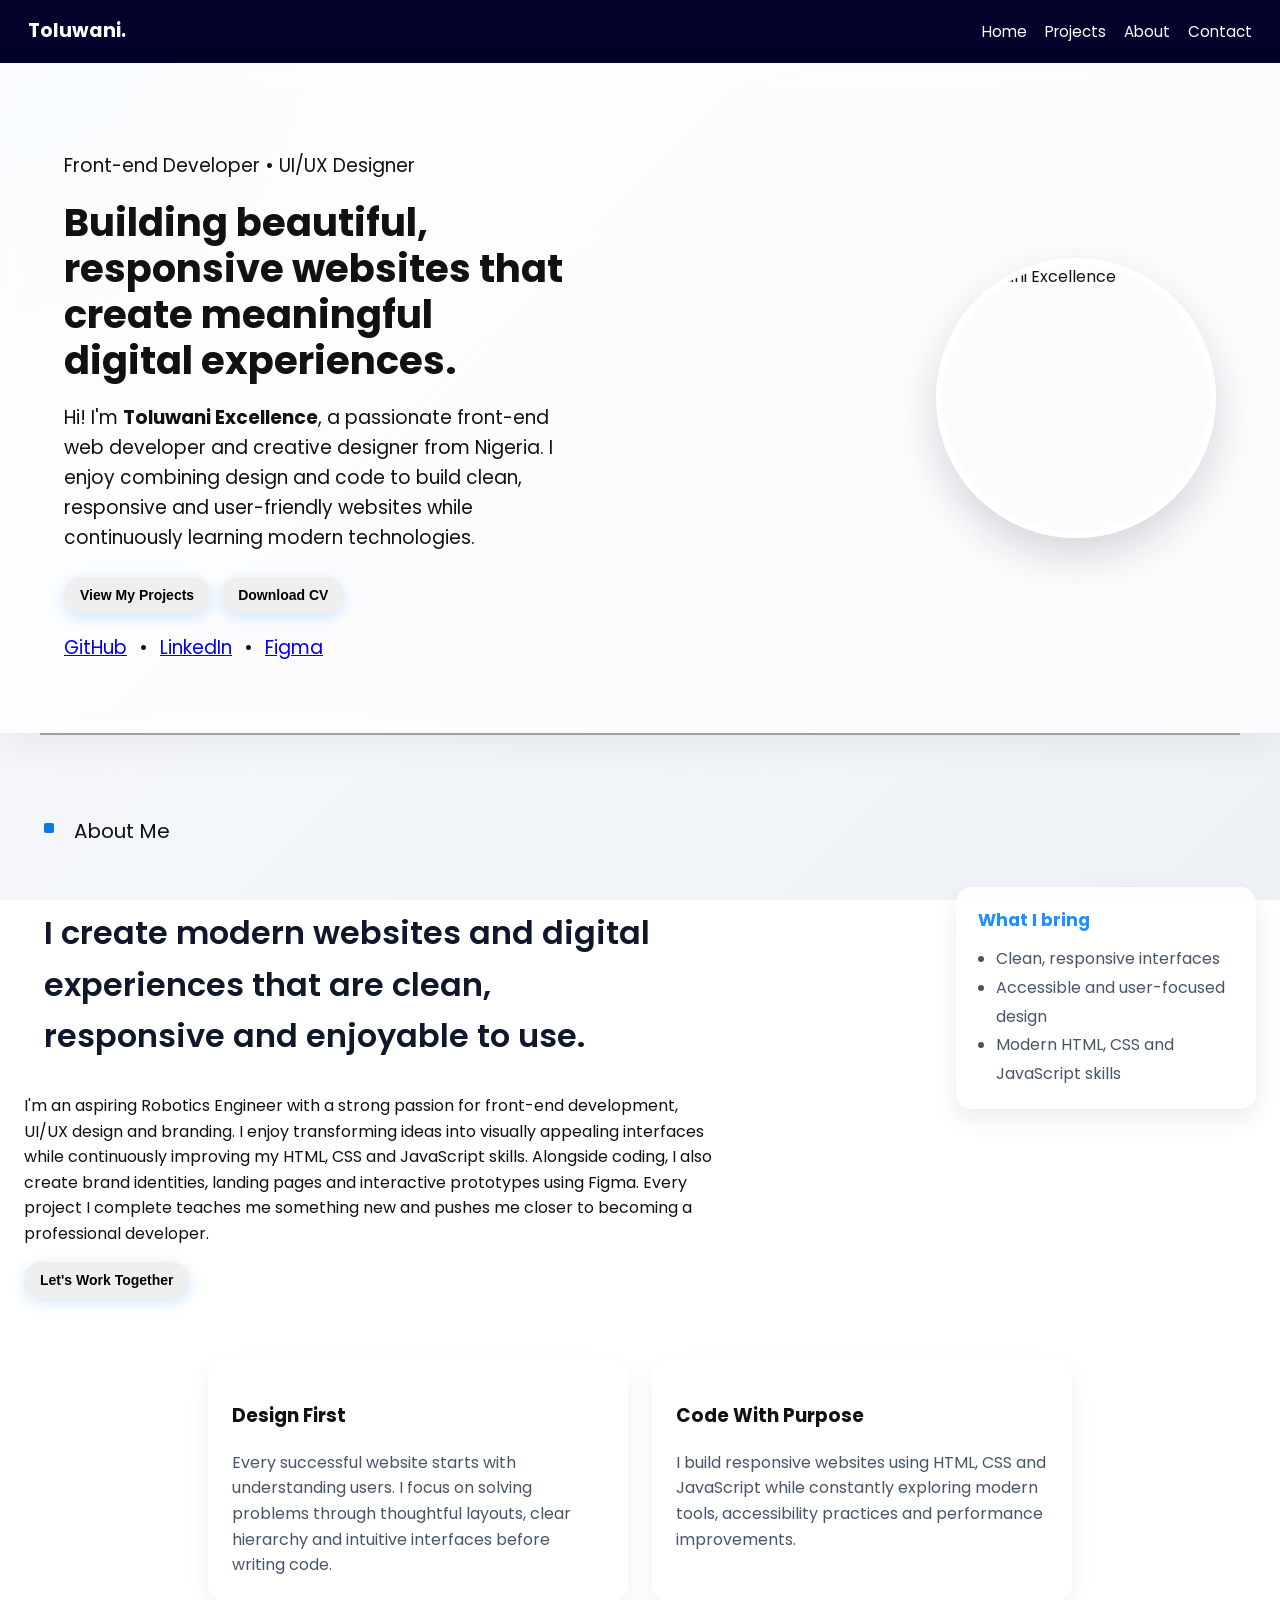
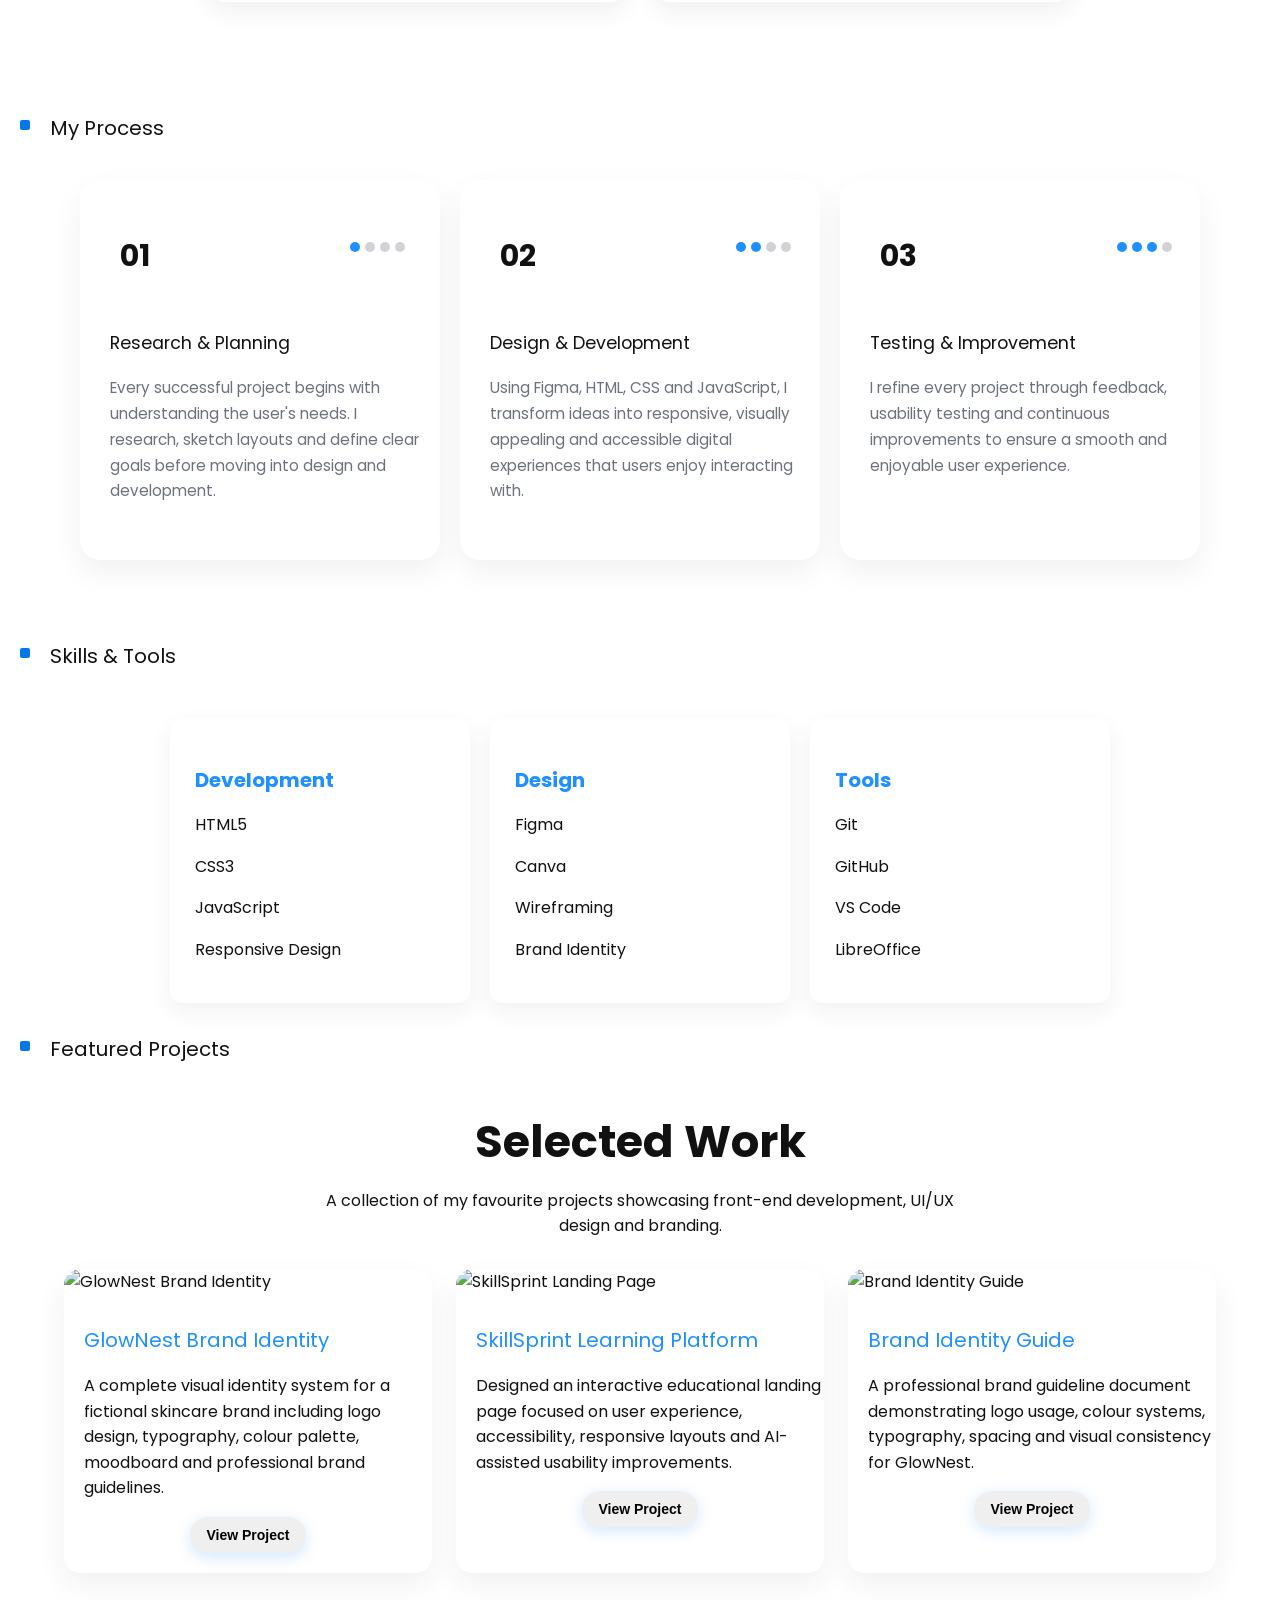
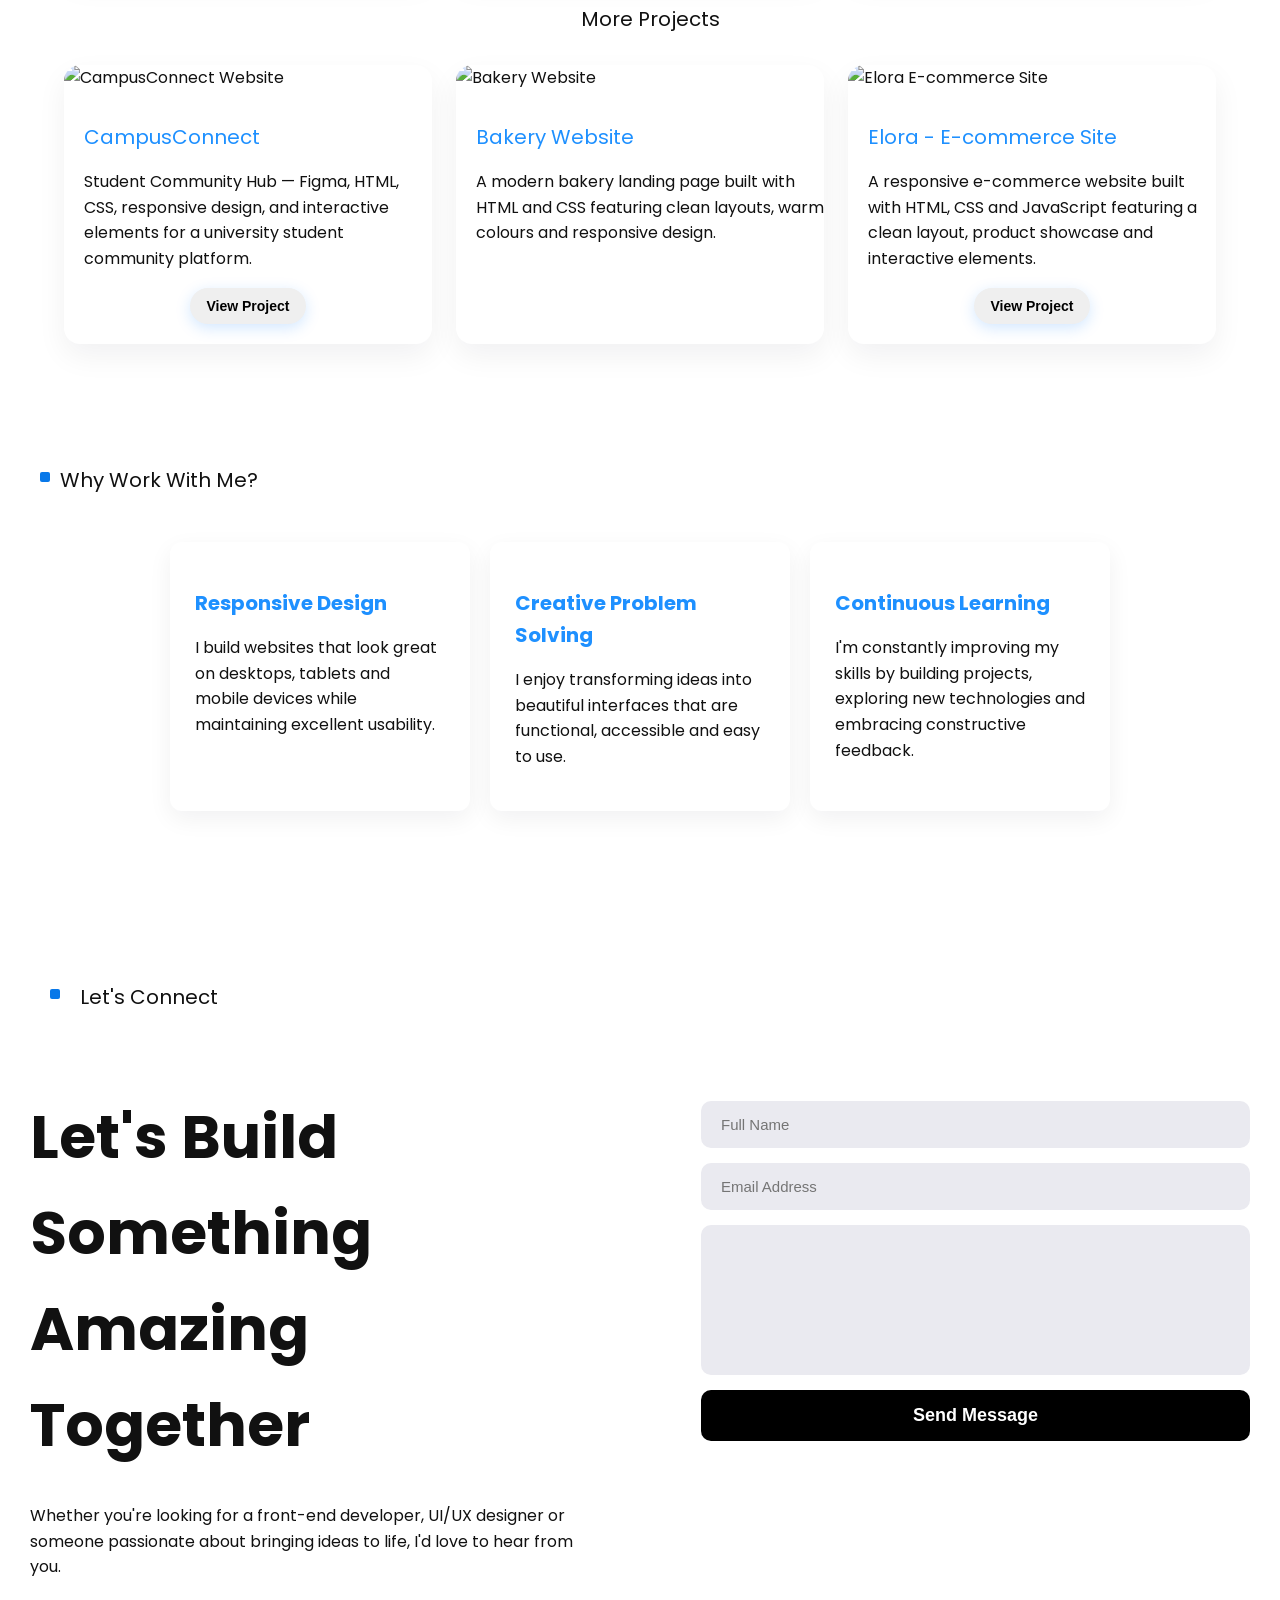
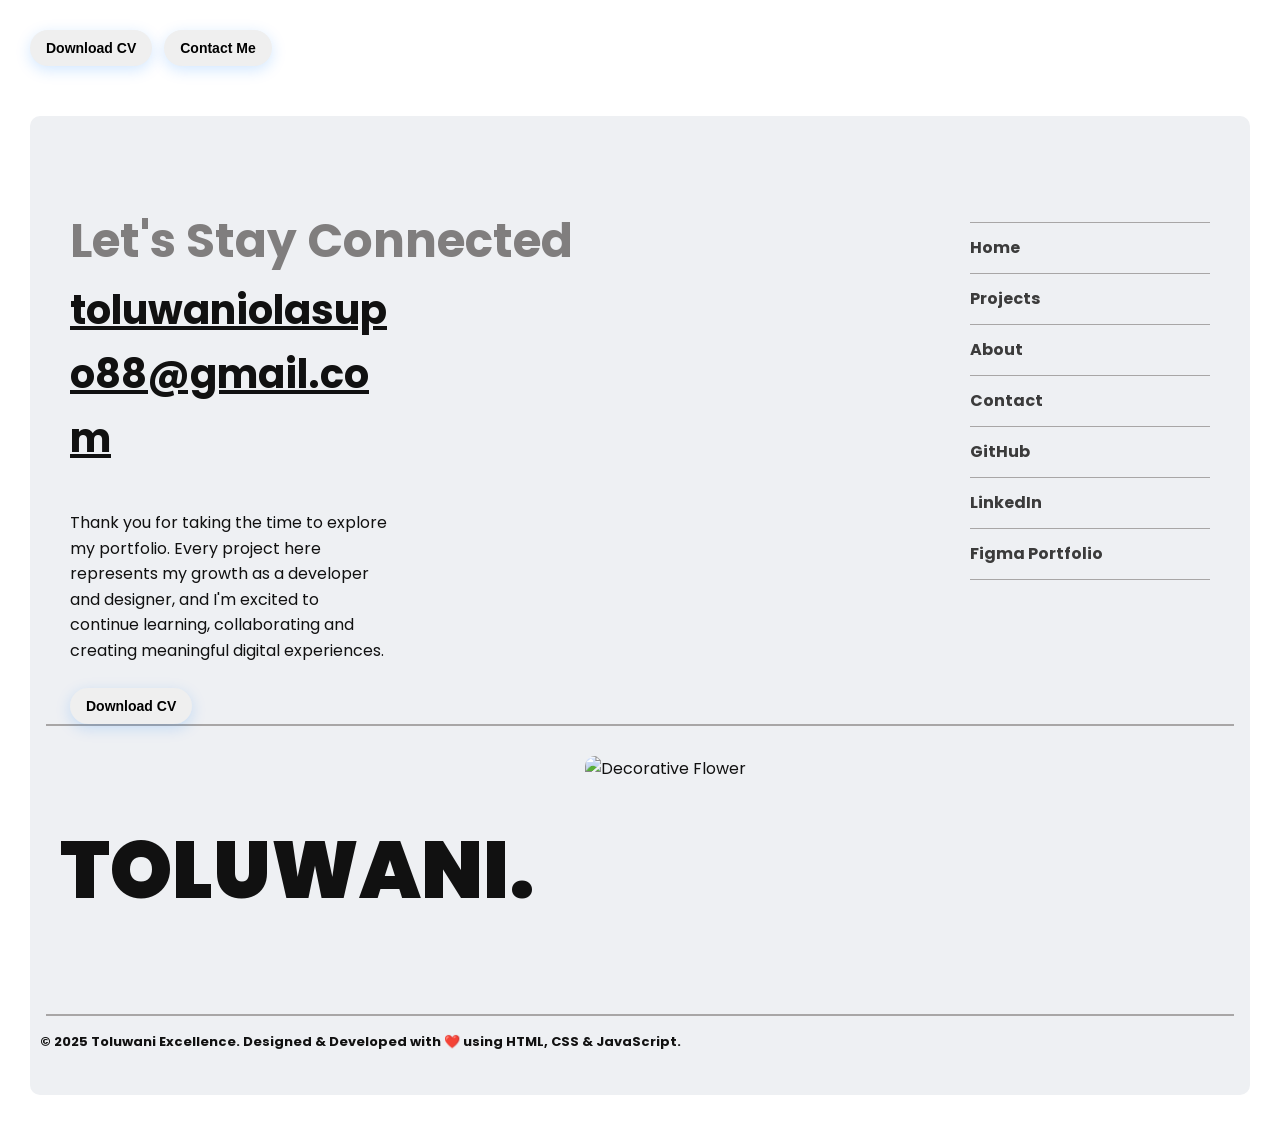
==== WebDev-L1-Portfolio/HTML Files/index.html @ fa63b650 "Added html files to portfolio" ====
<!DOCTYPE html>
<html lang="en">
<head>
<meta charset="UTF-8">
<meta name="viewport" content="width=device-width, initial-scale=1.0">

<meta name="description" content="Portfolio of Toluwani Excellence - Front-end Web Developer and UI/UX Designer creating responsive websites and user-centred digital experiences.">

<title>Toluwani | Front-end Developer</title>

<link rel="stylesheet" href="../CSS files/style.css">

<link rel="preconnect" href="https://fonts.googleapis.com">
<link rel="preconnect" href="https://fonts.gstatic.com" crossorigin>

<link href="https://fonts.googleapis.com/css2?family=Poppins:wght@300;400;500;600;700;800&display=swap" rel="stylesheet">

</head>

<body>

<nav>

<h1 class="logo">Toluwani.</h1>

<ul>

<li><a href="index.html">Home</a></li>

<li><a href="projects.html">Projects</a></li>

<li><a href="about.html">About</a></li>

<li><a href="contact.html">Contact</a></li>

</ul>

</nav>


<!-- HERO -->

<section class="hero">

<div class="hero-text">

<p class="hero-tag">
Front-end Developer • UI/UX Designer
</p>

<h1>

Building beautiful, responsive websites that create meaningful digital experiences.

</h1>

<p class="hero-description">

Hi! I'm <strong>Toluwani Excellence</strong>, a passionate front-end web developer and creative designer from Nigeria. I enjoy combining design and code to build clean, responsive and user-friendly websites while continuously learning modern technologies.

</p>

<div class="hero-buttons">

<a href="projects.html">

<button class="view-portfolio">

View My Projects

</button>

</a>

<a href="Toluwani_Olasupo_CV.pdf" target="_blank">

<button class="get-in-touch">

Download CV

</button>

</a>

</div>

<div class="hero-links">

<a href="https://github.com/Toluwebdesign/Excellence-Projects" target="_blank">

GitHub

</a>

<span>•</span>

<a href="https://www.linkedin.com/in/toluwaniolasupo" target="_blank">

LinkedIn

</a>

<span>•</span>

<a href="https://www.figma.com/design/sNnKKNkur1Ct9NutubvUpb/Untitled?t=U9mQgnGuUc6tNd08-1" target="_blank">

Figma

</a>

</div>

</div>


<div class="hero-image">

<img src="Tolu.jpg" alt="Toluwani Excellence" class="pic">

</div>

</section>


<hr class="line">


<section class="intro">

<div class="square-container">

<div class="square"></div>

<h2>About Me</h2>

</div>

<div class="intro-layout">

<div class="intro-content">

<p class="intro-info">

I create modern websites and digital experiences that are clean, responsive and enjoyable to use.

</p>

<p class="about-description">

I'm an aspiring Robotics Engineer with a strong passion for front-end development, UI/UX design and branding. I enjoy transforming ideas into visually appealing interfaces while continuously improving my HTML, CSS and JavaScript skills.

Alongside coding, I also create brand identities, landing pages and interactive prototypes using Figma. Every project I complete teaches me something new and pushes me closer to becoming a professional developer.

</p>

<a href="#contact-section">

<button class="get-in-touch2">

Let's Work Together

</button>

</a>

</div>

<aside class="about-highlight-card">

<h3>What I bring</h3>

<ul>
<li>Clean, responsive interfaces</li>
<li>Accessible and user-focused design</li>
<li>Modern HTML, CSS and JavaScript skills</li>
</ul>

</aside>

</div>

</section>


<section class="intro-story">

<div class="experiences">

<h3>Design First</h3>

<p>

Every successful website starts with understanding users. I focus on solving problems through thoughtful layouts, clear hierarchy and intuitive interfaces before writing code.

</p>

</div>

<div class="collaboration">

<h3>Code With Purpose</h3>

<p>

I build responsive websites using HTML, CSS and JavaScript while constantly exploring modern tools, accessibility practices and performance improvements.

</p>

</div>

</section>

  <section class="approach-style">

<div class="square-container">

<div class="square"></div>

<h2>My Process</h2>

</div>

<div class="cards">

<div class="card1">

<div class="card-number">

<h2>01</h2>

<div class="circles">

<div class="circle"></div>

<div class="circle circle2-01"></div>

<div class="circle circle3-01"></div>

<div class="circle circle4-01"></div>

</div>

</div>

<h3>Research & Planning</h3>

<p>

Every successful project begins with understanding the user's needs. I research, sketch layouts and define clear goals before moving into design and development.

</p>

</div>

<div class="card2">

<div class="card-number">

<h2>02</h2>

<div class="circles">

<div class="circle"></div>

<div class="circle"></div>

<div class="circle circle3-02"></div>

<div class="circle circle4-02"></div>

</div>

</div>

<h3>Design & Development</h3>

<p>

Using Figma, HTML, CSS and JavaScript, I transform ideas into responsive, visually appealing and accessible digital experiences that users enjoy interacting with.

</p>

</div>

<div class="card3">

<div class="card-number">

<h2>03</h2>

<div class="circles">

<div class="circle"></div>

<div class="circle"></div>

<div class="circle"></div>

<div class="circle circle4-03"></div>

</div>

</div>

<h3>Testing & Improvement</h3>

<p>

I refine every project through feedback, usability testing and continuous improvements to ensure a smooth and enjoyable user experience.

</p>

</div>

</div>

</section>



<section class="skills">

<div class="square-container">

<div class="square"></div>

<h2>Skills & Tools</h2>

</div>

<div class="benefit-cards">

<div class="benefit-card">

<h3>Development</h3>

<p>HTML5</p>

<p>CSS3</p>

<p>JavaScript</p>

<p>Responsive Design</p>

</div>

<div class="benefit-card">

<h3>Design</h3>

<p>Figma</p>

<p>Canva</p>

<p>Wireframing</p>

<p>Brand Identity</p>

</div>

<div class="benefit-card">

<h3>Tools</h3>

<p>Git</p>

<p>GitHub</p>

<p>VS Code</p>

<p>LibreOffice</p>

</div>

</div>

</section>



<section class="featured-works">

<div class="square-container">

<div class="square"></div>

<h2>Featured Projects</h2>

</div>

<h1>Selected Work</h1>

<p class="portfolio-text">

A collection of my favourite projects showcasing front-end development, UI/UX design and branding.

</p>

<div class="portfolio-cards">

<div class="portfolio-card1">

<img src="images/glownest.png" alt="GlowNest Brand Identity">

<h2>GlowNest Brand Identity</h2>

<p>

A complete visual identity system for a fictional skincare brand including logo design, typography, colour palette, moodboard and professional brand guidelines.

</p>

<a href="https://www.figma.com/design/sNnKKNkur1Ct9NutubvUpb/Untitled?t=U9mQgnGuUc6tNd08-1" target="_blank">

<button class="view-portfolio">

View Project

</button>

</a>

</div>



<div class="portfolio-card2">

<img src="images/skillsprint.png" alt="SkillSprint Landing Page">

<h2>SkillSprint Learning Platform</h2>

<p>

Designed an interactive educational landing page focused on user experience, accessibility, responsive layouts and AI-assisted usability improvements.

</p>

<a href="https://www.figma.com/design/sNnKKNkur1Ct9NutubvUpb/Untitled?t=U9mQgnGuUc6tNd08-1" target="_blank">

<button class="view-portfolio">

View Project

</button>

</a>

</div>



<div class="portfolio-card3">

<img src="images/brand-1.png" alt="Brand Identity Guide">

<h2>Brand Identity Guide</h2>

<p>

A professional brand guideline document demonstrating logo usage, colour systems, typography, spacing and visual consistency for GlowNest.

</p>

<a href="https://www.figma.com/design/sNnKKNkur1Ct9NutubvUpb/Untitled?t=U9mQgnGuUc6tNd08-1" target="_blank">

<button class="view-portfolio">

View Project

</button>

</a>

</div>

</div>



<h2 class="top-projects">

More Projects

</h2>



<div class="portfolio-cards">

<div class="portfolio-card1">

<img src="images/campusconnect.png" alt="CampusConnect Website">

<h2>CampusConnect</h2>

<p>
Student Community Hub — Figma, HTML, CSS, responsive design, and interactive elements for a university student community platform.

</p>

<a href="https://campusconnect-students.netlify.app/" target="_blank">
  <button class="view-portfolio">View Project</button>
</a>

</div>


<div class="portfolio-card2">

<img src="images/bakery.png" alt="Bakery Website">

<h2>Bakery Website</h2>

<p>

A modern bakery landing page built with HTML and CSS featuring clean layouts, warm colours and responsive design.

</p>

</div>


<div class="portfolio-card3">

<img src="images/elora.png" alt="Elora E-commerce Site">

<h2>Elora - E-commerce Site</h2>

<p>

A responsive e-commerce website built with HTML, CSS and JavaScript featuring a clean layout, product showcase and interactive elements.

</p>

<a href="https://elora-ecommerce-site.netlify.app/" target="_blank">
  <button class="view-portfolio">View Project</button>
</a>

</div>

</div>

</section>

  <section class="benefits">

<div class="square-container">

<div class="square"></div>

<h2>Why Work With Me?</h2>

</div>

<div class="benefit-cards">

<div class="benefit-card">

<h3>Responsive Design</h3>

<p>

I build websites that look great on desktops, tablets and mobile devices while maintaining excellent usability.

</p>

</div>

<div class="benefit-card">

<h3>Creative Problem Solving</h3>

<p>

I enjoy transforming ideas into beautiful interfaces that are functional, accessible and easy to use.

</p>

</div>

<div class="benefit-card">

<h3>Continuous Learning</h3>

<p>

I'm constantly improving my skills by building projects, exploring new technologies and embracing constructive feedback.

</p>

</div>

</div>

</section>



<section class="contact-section" id="contact-section">

<div class="contact-me">

<div class="square-container">

<div class="square"></div>

<h2>Let's Connect</h2>

</div>

<h3>

Let's Build Something Amazing Together

</h3>

<p class="contact-text">

Whether you're looking for a front-end developer, UI/UX designer or someone passionate about bringing ideas to life, I'd love to hear from you.

</p>

<div class="hero-buttons">

<a href="Toluwani_Olasupo_CV.pdf" target="_blank">

<button class="contact-button">

Download CV

</button>

</a>

<a href="#contact-section">

<button class="get-in-touch">

Contact Me

</button>

</a>

</div>

</div>



<div class="contact-form">

<form action="https://formspree.io/f/mblnalkd" method="POST">

<input type="text"

name="Name"

placeholder="Full Name"

required>



<input type="email" name="Email" placeholder="Email Address" required>



<textarea

name="Message"

class="message"

placeholder="Tell me about your project..."

required>

</textarea>



<input

type="submit"

class="submit"

value="Send Message">

</form>

</div>

</section>





<section class="connect">

<div class="connect-up">

<div class="connect-up-info">

<p class="connect-with-me">

Let's Stay Connected

</p>

<p class="email">

toluwaniolasupo88@gmail.com

</p>

<p class="connect-text">

Thank you for taking the time to explore my portfolio. Every project here represents my growth as a developer and designer, and I'm excited to continue learning, collaborating and creating meaningful digital experiences.

</p>



<div class="hero-buttons">

<a href="Toluwani_Olasupo_CV.pdf" target="_blank">

<button class="contact-button">

Download CV

</button>

</a>

</div>

</div>





<div class="links">

<ul>

<hr class="links-line">

<li>

<a href="index.html">

Home

</a>

</li>

<hr class="links-line">

<li>

<a href="projects.html">

Projects

</a>

</li>

<hr class="links-line">

<li>

<a href="about.html">

About

</a>

</li>

<hr class="links-line">

<li>

<a href="contact.html">

Contact

</a>

</li>

<hr class="links-line">

<li>

<a href="https://github.com/Toluwebdesign/Excellence-Projects"

target="_blank">

GitHub

</a>

</li>

<hr class="links-line">

<li>

<a href="https://www.linkedin.com/in/toluwaniolasupo"

target="_blank">

LinkedIn

</a>

</li>

<hr class="links-line">

<li>

<a href="https://www.figma.com/design/sNnKKNkur1Ct9NutubvUpb/Untitled?t=U9mQgnGuUc6tNd08-1"

target="_blank">

Figma Portfolio

</a>

</li>

<hr class="links-line">

</ul>

</div>

</div>

<hr class="line">

<div class="connect-middle">

<p class="connect-name">

TOLUWANI.

</p>

<img

src="flower.webp"

alt="Decorative Flower"

class="flower">

</div>

<hr class="line">

<p class="copyright">

© 2025 Toluwani Excellence.

Designed & Developed with ❤️ using HTML, CSS & JavaScript.

</p>

</section>

</body>

</html>
---- WebDev-L1-Portfolio/CSS files/style.css ----
* {
  box-sizing: border-box;
}

body {
  overflow-x: hidden;
  font-family: 'Poppins', Arial, Helvetica, sans-serif;
  color: #111111;
  margin: 0;
  line-height: 1.6;
  background:
    radial-gradient(circle at top left, rgba(30, 144, 255, 0.08), transparent 24%),
    linear-gradient(135deg, #f7f9fc 0%, #eef2f7 100%);
  background-attachment: fixed;
}

/* NAVBAR */
nav {
  background-color: rgb(1, 1, 41);
  color: #fff;
  display: flex;
  justify-content: space-between;
  padding: 16px 28px;
  align-items: center;
}

nav .logo {
  font-size: 1.2rem;
  margin: 0;
}

nav ul {
  display: flex;
  align-items: center;
  gap: 18px;
  margin: 0;
  padding: 0;
}

nav ul li {
  display: inline-block;
  margin-left: 0;
}

nav ul li a {
  color: #fff;
  text-decoration: none;
  font-size: 0.95rem;
}

nav ul li a:hover {
   color: #1E90FF;
}

/* HERO SECTION */
.hero {
  display: flex;
  justify-content: space-between;
  align-items: center;
  gap: 40px;
  padding: 70px clamp(24px, 5vw, 100px);
  background: rgba(255, 255, 255, 0.7);
  backdrop-filter: blur(8px);
  box-shadow: 0 10px 35px rgba(15, 23, 42, 0.06);
}

.hero-text {
  max-width: 500px;
  font-size: clamp(0.98rem, 1.9vw, 1.17rem);
}

.hero-text h1 {
  font-size: clamp(1.7rem, 3vw, 2.45rem);
  line-height: 1.2;
  margin: 12px 0 16px;
}

.hero-buttons .get-in-touch,
.hero-buttons .view-portfolio,
.get-in-touch,
.get-in-touch2,
.view-portfolio,
.contact-button {
  padding: 10px 16px;
  border-radius: 50px;
  border: none;
  font-size: 14px;
  font-weight: 600;
  cursor: pointer;
  box-shadow: 0 4px 15px rgba(0, 123, 255, 0.18);
  transition: all 0.3s ease;
}

.get-in-touch:hover, .get-in-touch2:hover, .view-portfolio:hover, .contact-button:hover {
  transform: translateY(-3px) scale(1.05); /* Move up and scale up */
  box-shadow: 0 8px 25px rgba(0, 123, 255, 0.4);
}

.get-in-touch:active, .get-in-touch2:active, .view-portfolio:active, .contact-button:active {
  transform: translateY(1px) scale(0.98); /* Move down and scale down */
  box-shadow: 0 2px 10px rgba(0, 123, 255, 0.3);
}

.get-in-touch2 {
  margin-left: 0;
  margin-bottom: 20px;
}

.name {
  display: block;
  margin-left: 50px;
}

.hero-image {
  display: flex;
  justify-content: center;
  align-items: center;
}

.hero-buttons {
  display: flex;
  flex-wrap: wrap;
  gap: 12px;
  margin-top: 24px;
  align-items: center; /* ensure buttons align vertically */
}

/* Nudge the primary hero Download CV button up slightly for visual alignment */
/* (reverted) previously nudged hero Download CV button; default spacing restored */

.hero-buttons a {
  text-decoration: none;
}

.hero-links {
  display: flex;
  flex-wrap: wrap;
  gap: 8px 12px;
  align-items: center;
  margin-top: 20px;
}

.pic {
  width: min(280px, 42vw);
  height: min(280px, 42vw);
  border-radius: 50%;
  object-fit: cover;
  border: 6px solid #fff;
  box-shadow: 0 18px 40px rgba(15, 23, 42, 0.16);
}

.line1 {
  margin-top: 30px;
}

.line {
  width: 76%;
  max-width: 900px;
  margin: 0 auto;
}

.quote {
  font-style: italic;
  margin-top: 20px;
  color: #000;
  margin-left: 170px;
}

/* INTRO SECTION */
.intro {
  margin-top: 50px;
  padding: 0 24px;
}

.intro-layout {
  display: flex;
  justify-content: space-between;
  align-items: flex-start;
  gap: 24px;
  margin-top: 24px;
  flex-wrap: wrap;
}

.intro-content {
  flex: 1 1 560px;
  min-width: min(100%, 560px);
}

.about-highlight-card {
  flex: 0 1 300px;
  background: rgba(255, 255, 255, 0.95);
  border-radius: 16px;
  padding: 20px 22px;
  box-shadow: 0 10px 25px rgba(15, 23, 42, 0.08);
}

.about-highlight-card h3 {
  margin: 0 0 10px;
  color: #1E90FF;
  font-size: 1.08rem;
}

.about-highlight-card ul {
  margin: 0;
  padding-left: 18px;
  color: #475569;
  line-height: 1.8;
}

.square {
  width: 10px;
  height: 10px;
  background-color: #0878e9;
  margin-top: 38px;
  border-radius: 2px;
  margin-left: 20px;
  flex-shrink: 0;
}

.intro h2, .approach-style h2, .featured-works h2, .benefits h2, .contact-me h2, .skills h2 {
  margin-left: 20px;
  margin-top: 30px;
  font-weight: normal;
  font-size: 20px;
}

.intro-info {
  font-size: clamp(1.45rem, 2.5vw, 2.1rem);
  font-weight: 600;
  margin-left: 20px;
  margin-top: 20px;
  color: #0f172a;
  max-width: 620px;
}

.about-description {
  max-width: 700px;
}

.name2 {
  margin-left: 70px;
}

.intro-story {
  display: flex;
  flex-wrap: wrap;
  justify-content: center;
  gap: 24px;
  padding: 0 24px;
  margin: 40px auto 0;
}

.copyright, .copyright2 {
  font-weight: bold;
  font-size: 20px;
  margin-top: 25px;
}

.copyright2 {
  margin-left: 900px;
}

.experiences, .collaboration {
  width: min(100%, 420px);
  min-height: 140px;
  padding: 24px;
  background: rgba(255, 255, 255, 0.82);
  border-radius: 18px;
  box-shadow: 0 10px 25px rgba(15, 23, 42, 0.06);
}

.experiences p, .collaboration p {
  color: #475569;
  margin: 0;
}

.approach-style {
  margin-top: 80px;
  margin-bottom: 50px;
}

.square-container {
  display: flex;
}

.cards {
  display: flex;
  flex-wrap: wrap;
  gap: 20px;
  justify-content: center;
  margin-top: 20px;
}

.cards h2 {
  font-weight: bold;
  font-size: 30px;
}

.cards h3 {
  margin-top: 24px;
  margin-left: 10px;
  font-weight: normal;
  font-size: 1.1rem;
}

.card1 {
  margin-left: 0;
}

.card1, .card2, .card3 {
  background-color: #ffffff;
  flex: 1 1 280px;
  max-width: 360px;
  min-height: 380px;
  padding: 22px 20px;
  border-radius: 20px;
  box-shadow: 0 12px 30px rgba(15, 23, 42, 0.06);
}

.cards p {
  line-height: 1.7;
  color: #6c727c;
  width: auto;
  margin-left: 10px;
  font-size: 0.95rem;
}

.card-number {
  display: flex;
}

.circle {
  width: 10px;
  height: 10px;
  background-color: #1E90FF;
  border-radius: 50px;
  margin-right: 5px;
}

.circle2-01, .circle3-01, .circle4-01 {
  background-color: #d0d2d6;
}

.circle3-02, .circle4-02 {
  background-color: #d0d2d6;
}

.circle4-03 {
  background-color: #d0d2d6;
}

.circles {
  display: flex;
  margin-left: 200px;
  margin-top: 40px;
}

.portfolio {
  font-size: 15px;
  color: #1E90FF;
  background-color: #e2e0e0;
  width: 100px ;
  padding: 10px;
  border-radius: 10px;
  margin: 0 auto;
}

.portfolio {
  display: flex;
}

.portfolio img {
  width: 15px;
  height: 15px;
  margin-right: 5px;
}

.featured-works h1 {
  font-size: clamp(2rem, 3.8vw, 2.8rem);
  text-align: center;
  font-weight: 700;
  margin: 24px 0 10px;
}

.top-projects {
  text-align: center;
  font-size: 1.2rem;
}

.portfolio-text {
  max-width: 700px;
  margin: 0 auto 24px;
  text-align: center;
  padding: 0 16px;
}

.view-portfolio {
  margin: 0;
  display: inline-block;
  vertical-align: middle;
}

.portfolio-cards {
  display: grid;
  grid-template-columns: repeat(auto-fit, minmax(260px, 1fr));
  gap: 24px;
  margin: 30px auto;
  padding: 0 24px;
  max-width: 1200px;
}

.portfolio-cards a {
  text-decoration: none;
  color: #000;
  display: flex;
  justify-content: center;
  margin-top: 16px;
}

.portfolio-cards img {
  width: 100%;
  height: 220px;
  margin: 0;
  border-radius: 10px 10px 0 0;
  object-fit: cover;
}

.portfolio-cards h2 {
  color: #1E90FF;
}

.portfolio-card1, .portfolio-card2, .portfolio-card3 {
  margin-right: 0;
  background-color: #ffffff;
  border-radius: 16px;
  transition: transform 0.3s ease, box-shadow 0.3s ease;
  padding: 0 0 20px;
  min-height: auto;
  overflow: hidden;
  box-shadow: 0 12px 30px rgba(15, 23, 42, 0.06);
}

.portfolio-cards h2, .portfolio-cards p {
  width: auto;
  margin-left: 20px;
}

.portfolio-card1:hover, .portfolio-card2:hover, .portfolio-card3:hover {
  transform: translateY(-3px) scale(1.05);
  cursor: pointer;
  box-shadow: 5px 5px 5px #295c8f;
}

.benefits {
  padding: 60px 20px;
  text-align: center;
}

.benefit-cards {
  display: flex;
  flex-wrap: wrap;
  gap: 20px;
  justify-content: center;
  margin-top: 30px;
}

.benefit-card {
  background: white;
  padding: 25px;
  width: min(100%, 300px);
  border-radius: 12px;
  box-shadow: 0 8px 24px rgba(15, 23, 42, 0.06);
  text-align: left;
  transition: transform 0.3s ease, box-shadow 0.3s ease;
}

.benefit-card h3 {
  color: #1E90FF;
  margin-bottom: 10px;
  font-size: 20px;
}

.benefits h2 {
  margin-top: 30px;
  margin-left: 10px;
}


.benefit-card:hover {
  transform: translateY(-6px);
  box-shadow: 0 12px 28px rgba(0, 0, 0, 0.25);
}


.contact-section {
  display: flex;
  justify-content: space-between;
  align-items: flex-start;
  flex-wrap: wrap;
  gap: 40px;
  margin-top: 80px;
  padding: 0 30px;
}

/* LEFT SIDE */
.contact-me {
  flex: 1; /* take equal space */
  max-width: 45%;
}

.contact-me h2 {
  white-space: nowrap;
}

.contact-me h3 {
  font-size: 60px;
  font-weight: bold;
  margin-bottom: 30px;
  max-width: 760px;
}

.contact-text {
  width: 100%;
  margin-bottom: 50px;
}

.contact-button {
  margin: 0; /* normalize spacing with sibling buttons */
}

/* RIGHT SIDE */
.contact-form {
  flex: 1; /* take equal space */
  max-width: 45%;
  margin-top: 150px;
}

/* FORM STYLING */
form {
  display: flex;
  flex-direction: column;
  gap: 15px;
}

form input,
form textarea {
  width: 100%;
  padding: 15px 20px;
  border-radius: 10px;
  border: none;
  background-color: #eaeaf0;
  color: #141414;
  font-size: 15px;
}

/* MESSAGE BOX (fixes text wrapping + placeholder) */
.message {
  height: 150px;
  resize: none;
  line-height: normal;
}

/* SUBMIT BUTTON */
.submit {
  background-color: #000;
  color: #fff;
  font-weight: bold;
  font-size: 18px;
  cursor: pointer;
}

.connect {
  margin-top: 50px;
  background-color: #eef0f3;
  margin-right: 30px;
  margin-left: 30px;
  border-radius: 10px;
  padding-top: 40px;
  padding-bottom: 30px;
  margin-bottom: 30px;
}

.connect-with-me {
  color: #807e7e;
  font-weight: bold;
  font-size: 47px;
  margin-bottom: 0;
}

.connect-up {
  margin: 0; /* reset margin so container spans full available width */
  display: flex;
  gap: 40px; /* spacing between columns */
  align-items: flex-start;
  justify-content: space-between; /* push links to far right */
  width: 100%;
  box-sizing: border-box;
  padding: 0 40px; /* keep inner padding from container edges */
}

.links {
  margin-left: 0; /* spacing handled by .connect-up gap */
  margin-top: 50px;
}

.links-line {
  border: none;
  background-color: rgb(168, 166, 166);
  height: 1px;
  width: 240px;
  margin: 10px 0;
}

.links ul {
  list-style-type: none;
  padding: 0;
}

.links ul li {
  line-height: 30px;
}

.links ul li a:hover {
  color: #000;
}

.links a {
  text-decoration: none;
  color: #3b3b3b;
  font-weight: bold;
}

.connect-text {
  width: min(100%, 320px);
  max-width: 320px;
}

.email {
  font-size: 40px;
  font-weight: bold;
  color: #111111;
  margin-top: 0;
  text-decoration: underline;
  width: min(100%, 320px);
  max-width: 320px;
}

.line {
  border: none;
  background-color: rgb(168, 166, 166);
  height: 2px;
  width: 1200px;
}

.contact-button {
  margin-top: 0; /* ensure Download CV aligns with sibling button */
}

/* Ensure buttons inside the contact area are vertically centered */
.contact-section .hero-buttons {
  align-items: center;
}

.connect-middle {
  display: flex;
}

.connect-name {
  font-weight: 1000;
  font-size: 80px;
  margin-left: 30px;
}

.flower {
  width: 550px;
  height: 150px;
  border-radius: 10px;
  margin-left: 50px;
  margin-top: 30px; /* nudge the flower down a bit */
}

.copyright {
  margin-left: 10px;
  margin-top: 16px;
  font-size: 13px;
}

.uiux-projects{
    padding:80px 60px;
}

.uiux-grid{
    display:grid;
    grid-template-columns:repeat(auto-fit,minmax(320px,1fr));
    gap:30px;
    margin-top:40px;
}

.uiux-card{
    background:#fff;
    border-radius:18px;
    overflow:hidden;
    box-shadow:0 10px 25px rgba(0,0,0,.08);
    transition:.3s;
}

.uiux-card:hover{
    transform:translateY(-8px);
}

.uiux-card img{
    width:100%;
    height:230px;
    object-fit:cover;
}

.uiux-card-content{
    padding:25px;
}

.uiux-card h3{
    margin-top:0;
    color:#1E90FF;
}

.uiux-card p{
    color:#555;
    line-height:1.7;
}

.project-links{
    display:flex;
    gap:12px;
    margin-top:20px;
    flex-wrap:wrap;
}

.project-btn{
    text-decoration:none;
    background:#1E90FF;
    color:white;
    padding:10px 18px;
    border-radius:30px;
    transition:.3s;
}

.project-btn:hover{
    background:#005fd4;
}

.project-btn.secondary{
    background:#111;
}

.resume-section{
    padding:80px 60px;
    text-align:center;
}

.resume-box{
    max-width:700px;
    margin:auto;
    background:white;
    padding:40px;
    border-radius:20px;
    box-shadow:0 10px 30px rgba(0,0,0,.08);
}

.resume-box h2{
    margin-top:0;
}

.resume-btn{
    display:inline-block;
    margin-top:25px;
    padding:15px 35px;
    background:#1E90FF;
    color:white;
    text-decoration:none;
    border-radius:40px;
    font-weight:bold;
}

.skills-section{
    padding:80px 60px;
}

.skills-section .square-container h2 {
    margin-top: 30px;
    margin-left: 20px;
    font-weight: normal;
    font-size: 20px;
}

.skills-grid{
    display:grid;
    grid-template-columns:repeat(auto-fit,minmax(220px,1fr));
    gap:20px;
    margin-top:40px;
}

.skill-card{
    background:white;
    padding:30px;
    border-radius:18px;
    text-align:center;
    box-shadow:0 10px 25px rgba(0,0,0,.08);
}

.skill-card h3{
    color:#1E90FF;
    margin-bottom:15px;
}

.social-links{
    display:flex;
    gap:15px;
    margin-top:25px;
}

.social-links a{
    text-decoration:none;
    color:white;
    background:#1E90FF;
    padding:12px 20px;
    border-radius:30px;
    transition:.3s;
}

.social-links a:hover{
    background:#005fd4;
}

.uiux-projects,
.skills-section,
.resume-section{
    padding:40px 20px;
}

.resume-box{
    padding:25px;
}

.project-links{
    flex-direction:column;
}

.project-btn{
    text-align:center;
}

/* =============================================
   RESPONSIVE LAYOUT
   Consolidated breakpoints — replaces old patches
============================================= */

/* Flexible elements should be allowed to shrink */
html, body {
  max-width: 100%;
  overflow-x: hidden;
}

body, main, section, nav, footer, form,
.hero, .intro-layout, .intro-content, .contact-section,
.contact-me, .contact-form, .connect, .connect-up,
.connect-text, .connect-middle {
  min-width: 0;
}

img, video, iframe {
  max-width: 100%;
}

p, h1, h2, h3, a, li, label, button {
  overflow-wrap: break-word;
}

.line {
  width: min(100% - 32px, 1200px);
  max-width: 100%;
}

/* Large tablets and smaller laptops */
@media (max-width: 1024px) {
  .hero {
    gap: 28px;
    padding: 56px 36px;
  }

  .hero-text {
    flex: 1 1 0;
    max-width: 100%;
  }

  .hero-image {
    flex: 0 1 300px;
    max-width: 300px;
  }

  .pic {
    width: min(240px, 100%);
    height: auto;
    aspect-ratio: 1;
  }

  .cards {
    padding: 0 20px;
  }

  .card1, .card2, .card3 {
    flex: 1 1 260px;
    max-width: 100%;
  }

  .circles {
    margin-left: auto;
  }

  .contact-section {
    gap: 28px;
  }

  .contact-me,
  .contact-form {
    flex: 1 1 calc(50% - 14px);
    max-width: calc(50% - 14px);
  }

  .contact-me h2 {
    white-space: normal;
  }

  .contact-me h3 {
    font-size: clamp(2.4rem, 5.5vw, 3.75rem);
  }

  .contact-form {
    margin-top: 80px;
  }

  .connect-up {
    gap: 28px;
    padding: 0 28px;
  }

  .connect-name {
    font-size: clamp(2.8rem, 7vw, 5rem);
    margin-left: 20px;
  }

  .flower {
    width: min(48%, 550px);
    height: auto;
    object-fit: contain;
    margin-left: 20px;
  }

  .copyright2 {
    margin-left: 0;
  }

  .uiux-projects,
  .skills-section,
  .resume-section {
    padding: 60px 30px;
  }
}

/* Tablets and phones */
@media (max-width: 768px) {
  nav {
    flex-direction: column;
    align-items: center;
    gap: 12px;
    padding: 18px 20px;
  }

  nav ul {
    width: 100%;
    justify-content: center;
    flex-wrap: wrap;
    gap: 10px 18px;
  }

  nav ul li a {
    font-size: 0.9rem;
  }

  .hero {
    flex-direction: column-reverse;
    align-items: center;
    text-align: center;
    gap: 24px;
    padding: 42px 24px;
  }

  .hero-text {
    width: 100%;
    max-width: 620px;
    font-size: 1rem;
  }

  .hero-text h1 {
    font-size: clamp(1.65rem, 5.5vw, 2.35rem);
    line-height: 1.2;
  }

  .hero-image {
    width: 100%;
    max-width: 230px;
    flex: 0 1 auto;
  }

  .pic {
    width: 200px;
    max-width: 100%;
    height: auto;
    aspect-ratio: 1;
  }

  .hero-buttons,
  .hero-links {
    justify-content: center;
  }

  .name,
  .name2,
  .quote,
  .copyright2 {
    margin-left: 0;
    text-align: center;
  }

  .intro,
  .approach-style,
  .featured-works,
  .benefits,
  .skills-section,
  .uiux-projects,
  .resume-section {
    padding-left: 20px;
    padding-right: 20px;
  }

  .intro-layout {
    flex-direction: column;
    gap: 20px;
  }

  .intro-content,
  .about-highlight-card {
    width: 100%;
    max-width: 100%;
    flex: 1 1 auto;
  }

  .intro-content {
    min-width: 0;
  }

  .intro-info {
    margin-left: 0;
    font-size: clamp(1.25rem, 4.2vw, 1.8rem);
  }

  .intro-story {
    flex-direction: column;
    align-items: stretch;
    padding: 0 20px;
  }

  .experiences,
  .collaboration {
    width: 100%;
    max-width: 100%;
    min-height: 0;
  }

  .approach-style {
    margin-top: 56px;
  }

  .cards {
    flex-direction: column;
    align-items: stretch;
    padding: 0 20px;
  }

  .card1, .card2, .card3 {
    width: 100%;
    max-width: 100%;
    min-height: 0;
  }

  .card-number {
    flex-direction: row;
    align-items: center;
    justify-content: space-between;
    gap: 12px;
  }

  .circles {
    margin: 0;
    flex-shrink: 0;
  }

  .benefit-cards {
    flex-direction: column;
    align-items: stretch;
  }

  .benefit-card {
    width: 100%;
    max-width: 100%;
  }

  .portfolio-cards {
    grid-template-columns: minmax(0, 1fr);
    padding: 0 20px;
  }

  .portfolio-card1,
  .portfolio-card2,
  .portfolio-card3 {
    width: 100%;
    min-width: 0;
  }

  .portfolio-cards img {
    display: block;
    width: 100%;
    height: auto;
    aspect-ratio: 16 / 10;
    object-fit: cover;
  }

  .contact-section {
    flex-direction: column;
    align-items: stretch;
    gap: 24px;
    margin-top: 56px;
    padding: 0 20px;
  }

  .contact-me,
  .contact-form {
    width: 100%;
    max-width: 100%;
    flex: 1 1 auto;
  }

  .contact-me h2 {
    white-space: normal;
  }

  .contact-me h3 {
    max-width: 100%;
    font-size: clamp(2rem, 8vw, 3rem);
    line-height: 1.12;
    margin-bottom: 20px;
  }

  .contact-text {
    margin-bottom: 24px;
  }

  .contact-form {
    margin-top: 0;
  }

  .contact-form form {
    width: 100%;
  }

  .contact-form input,
  .contact-form textarea {
    width: 100%;
    max-width: 100%;
    font-size: 16px;
  }

  .connect {
    margin: 32px 12px;
    padding: 28px 18px;
  }

  .connect-with-me {
    font-size: clamp(1.8rem, 6vw, 2.6rem);
    line-height: 1.2;
  }

  .connect-up {
    flex-direction: column;
    align-items: stretch;
    gap: 20px;
    padding: 0;
  }

  .connect-text,
  .email {
    width: 100%;
    max-width: 100%;
  }

  .email {
    font-size: clamp(1.15rem, 4.8vw, 1.8rem);
    overflow-wrap: anywhere;
  }

  .links {
    width: 100%;
    margin: 12px 0 0;
  }

  .links-line {
    width: 100%;
    max-width: 280px;
  }

  .connect-middle {
    flex-direction: column;
    align-items: center;
    text-align: center;
  }

  .connect-name {
    max-width: 100%;
    margin: 12px 0;
    font-size: clamp(2rem, 8vw, 3.4rem);
    line-height: 1.1;
    overflow-wrap: anywhere;
  }

  .flower {
    display: block;
    width: min(100%, 420px);
    max-width: 100%;
    height: auto;
    margin: 16px auto 0;
  }

  .copyright,
  .copyright2 {
    margin-left: 0;
    text-align: center;
    font-size: 0.82rem;
    line-height: 1.6;
  }

  .uiux-grid,
  .skills-grid {
    grid-template-columns: repeat(auto-fit, minmax(min(100%, 230px), 1fr));
  }
}

/* Small phones */
@media (max-width: 480px) {
  nav {
    padding: 16px 14px;
  }

  nav .logo {
    font-size: 1.1rem;
    text-align: center;
  }

  nav ul {
    gap: 9px 13px;
  }

  nav ul li a {
    font-size: 0.82rem;
  }

  .hero {
    padding: 32px 16px;
  }

  .hero-text {
    font-size: 0.95rem;
  }

  .hero-text h1 {
    font-size: clamp(1.5rem, 7vw, 1.85rem);
  }

  .pic {
    width: 175px;
  }

  .hero-buttons {
    flex-direction: column;
    align-items: stretch;
  }

  .hero-buttons a,
  .hero-buttons button,
  .hero-buttons .get-in-touch,
  .hero-buttons .get-in-touch2,
  .hero-buttons .view-portfolio {
    width: 100%;
    max-width: 100%;
    text-align: center;
  }

  .hero-links {
    gap: 8px 12px;
    font-size: 0.82rem;
  }

  .intro,
  .approach-style,
  .featured-works,
  .benefits,
  .skills-section,
  .uiux-projects,
  .resume-section {
    padding-left: 16px;
    padding-right: 16px;
  }

  .intro h2,
  .approach-style h2,
  .featured-works h2,
  .benefits h2,
  .skills h2,
  .contact-me h2 {
    margin-left: 0;
    font-size: 1.1rem;
  }

  .intro-info {
    font-size: clamp(1.15rem, 5.5vw, 1.4rem);
  }

  .intro-story,
  .cards,
  .portfolio-cards {
    padding-left: 0;
    padding-right: 0;
  }

  .cards h2 {
    font-size: clamp(1.5rem, 7vw, 1.9rem);
  }

  .portfolio-cards h2,
  .portfolio-cards p {
    margin-left: 14px;
    margin-right: 14px;
  }

  .top-projects {
    font-size: 1rem;
  }

  .contact-section {
    padding: 0 16px;
  }

  .contact-me h3 {
    font-size: clamp(1.8rem, 8vw, 2.2rem);
  }

  .connect {
    margin-left: 8px;
    margin-right: 8px;
    padding: 24px 14px;
  }

  .connect-with-me {
    font-size: clamp(1.6rem, 7vw, 2rem);
  }

  .email {
    font-size: clamp(1rem, 4.8vw, 1.25rem);
  }

  .connect-name {
    font-size: clamp(1.8rem, 8vw, 2.5rem);
  }

  .resume-box {
    padding: 22px 16px;
  }

  .skill-card,
  .uiux-card-content {
    padding: 20px;
  }
}
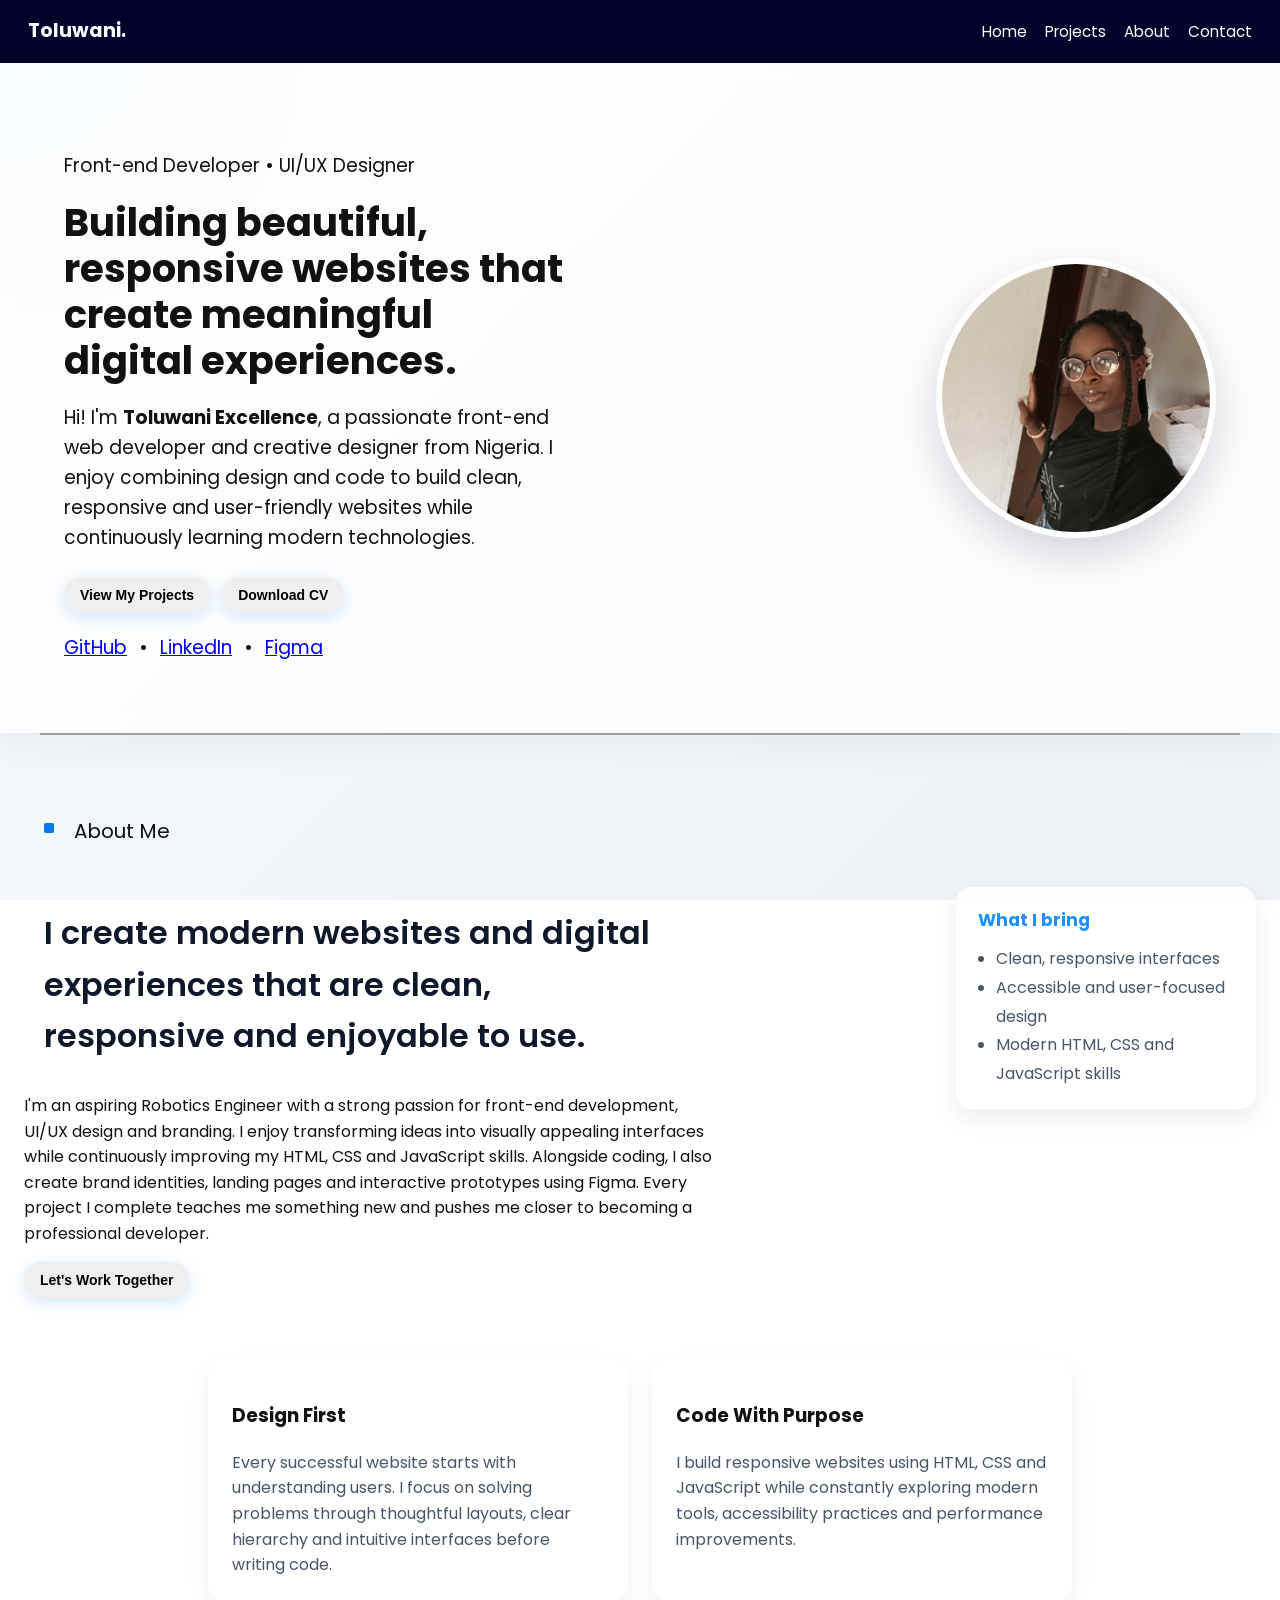
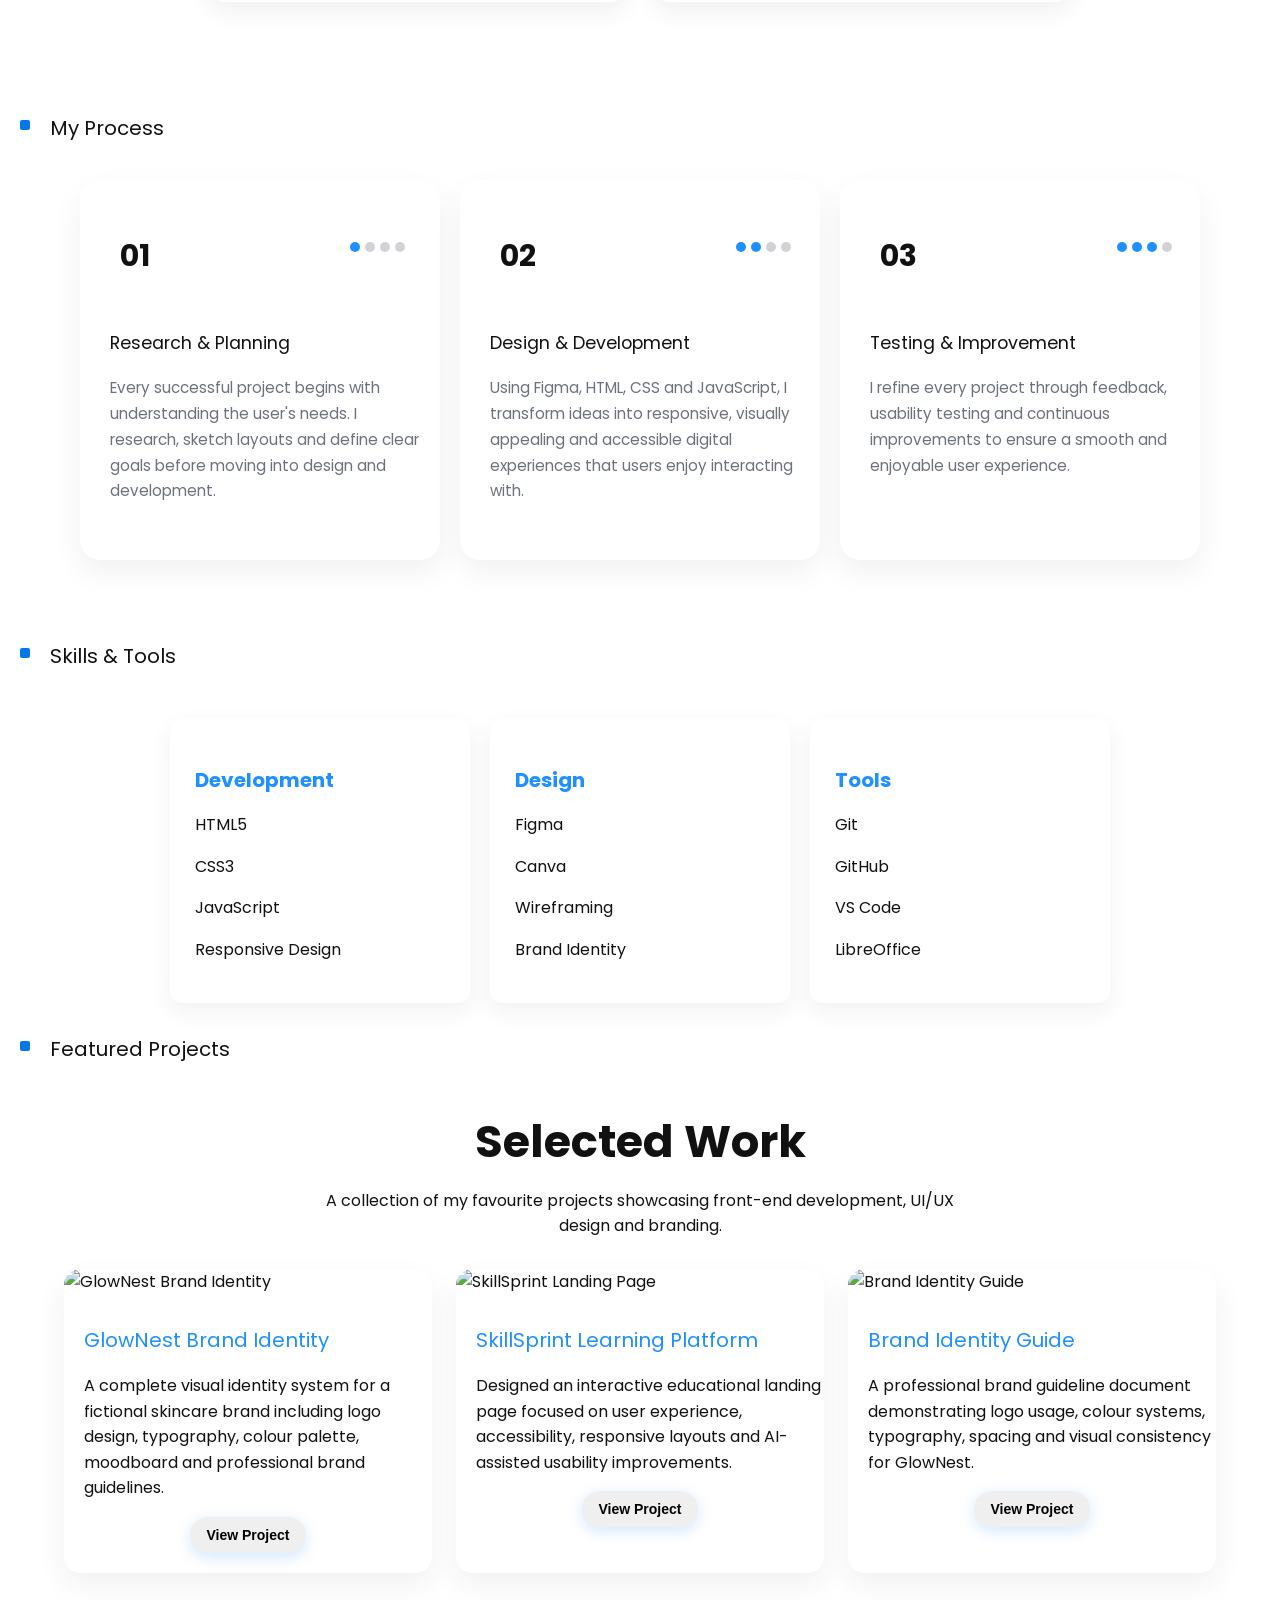
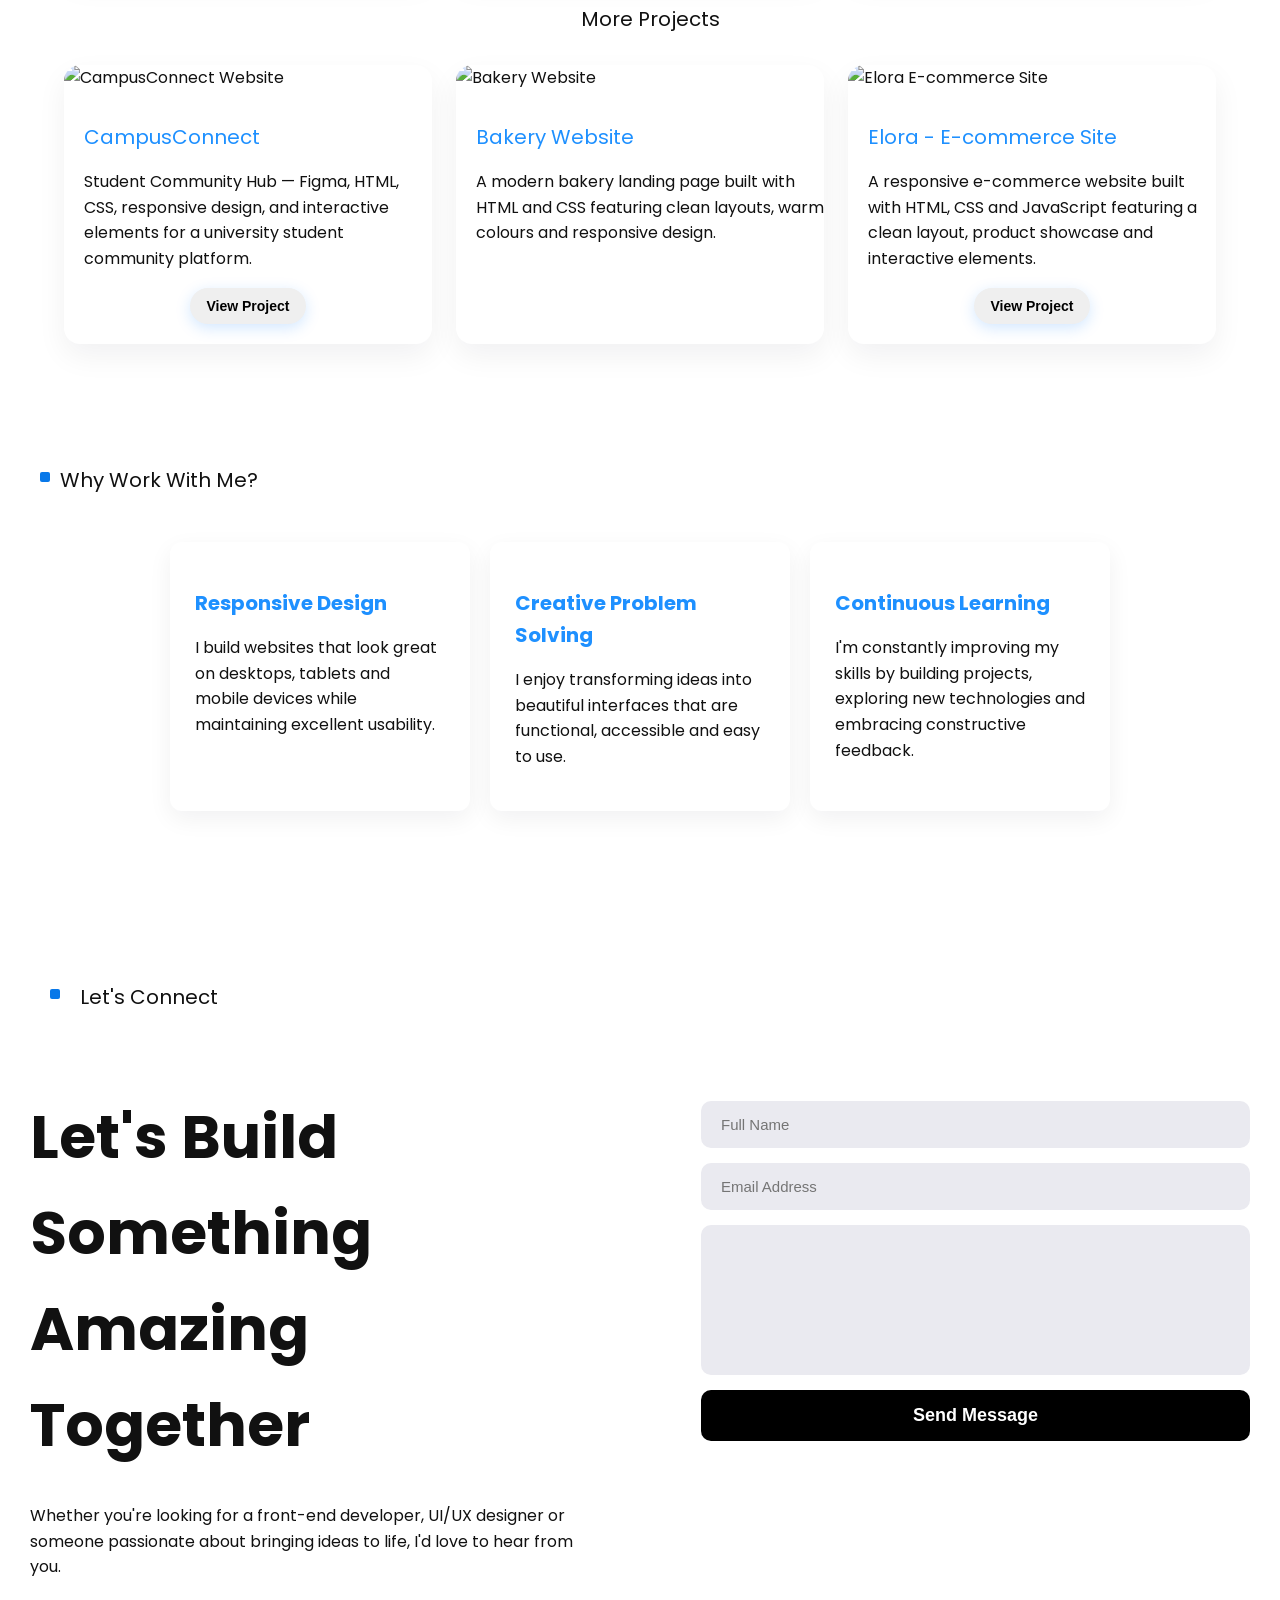
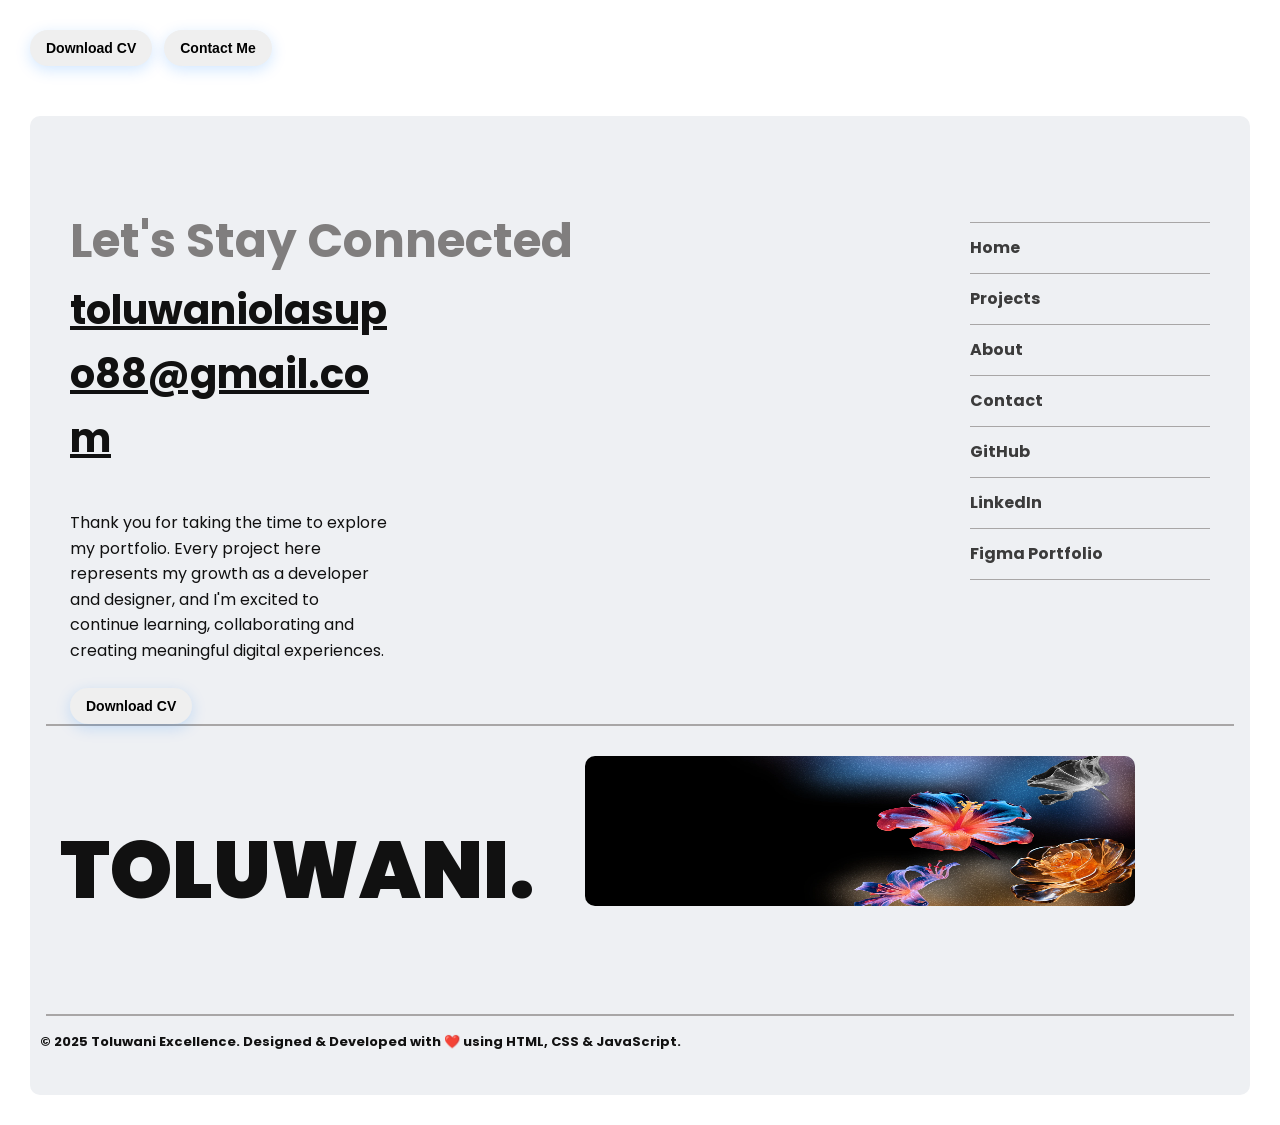
==== commit 4a815e43: "Added portfolio images" ====
--- a/WebDev-L1-Portfolio/HTML Files/index.html
+++ b/WebDev-L1-Portfolio/HTML Files/index.html
@@ -115,7 +115,7 @@
 
 <div class="hero-image">
 
-<img src="Tolu.jpg" alt="Toluwani Excellence" class="pic">
+<img src="../Tolu.jpg" alt="Toluwani Excellence" class="pic">
 
 </div>
 
@@ -859,7 +859,7 @@
 
 <img
 
-src="flower.webp"
+src="../flower.webp"
 
 alt="Decorative Flower"
 
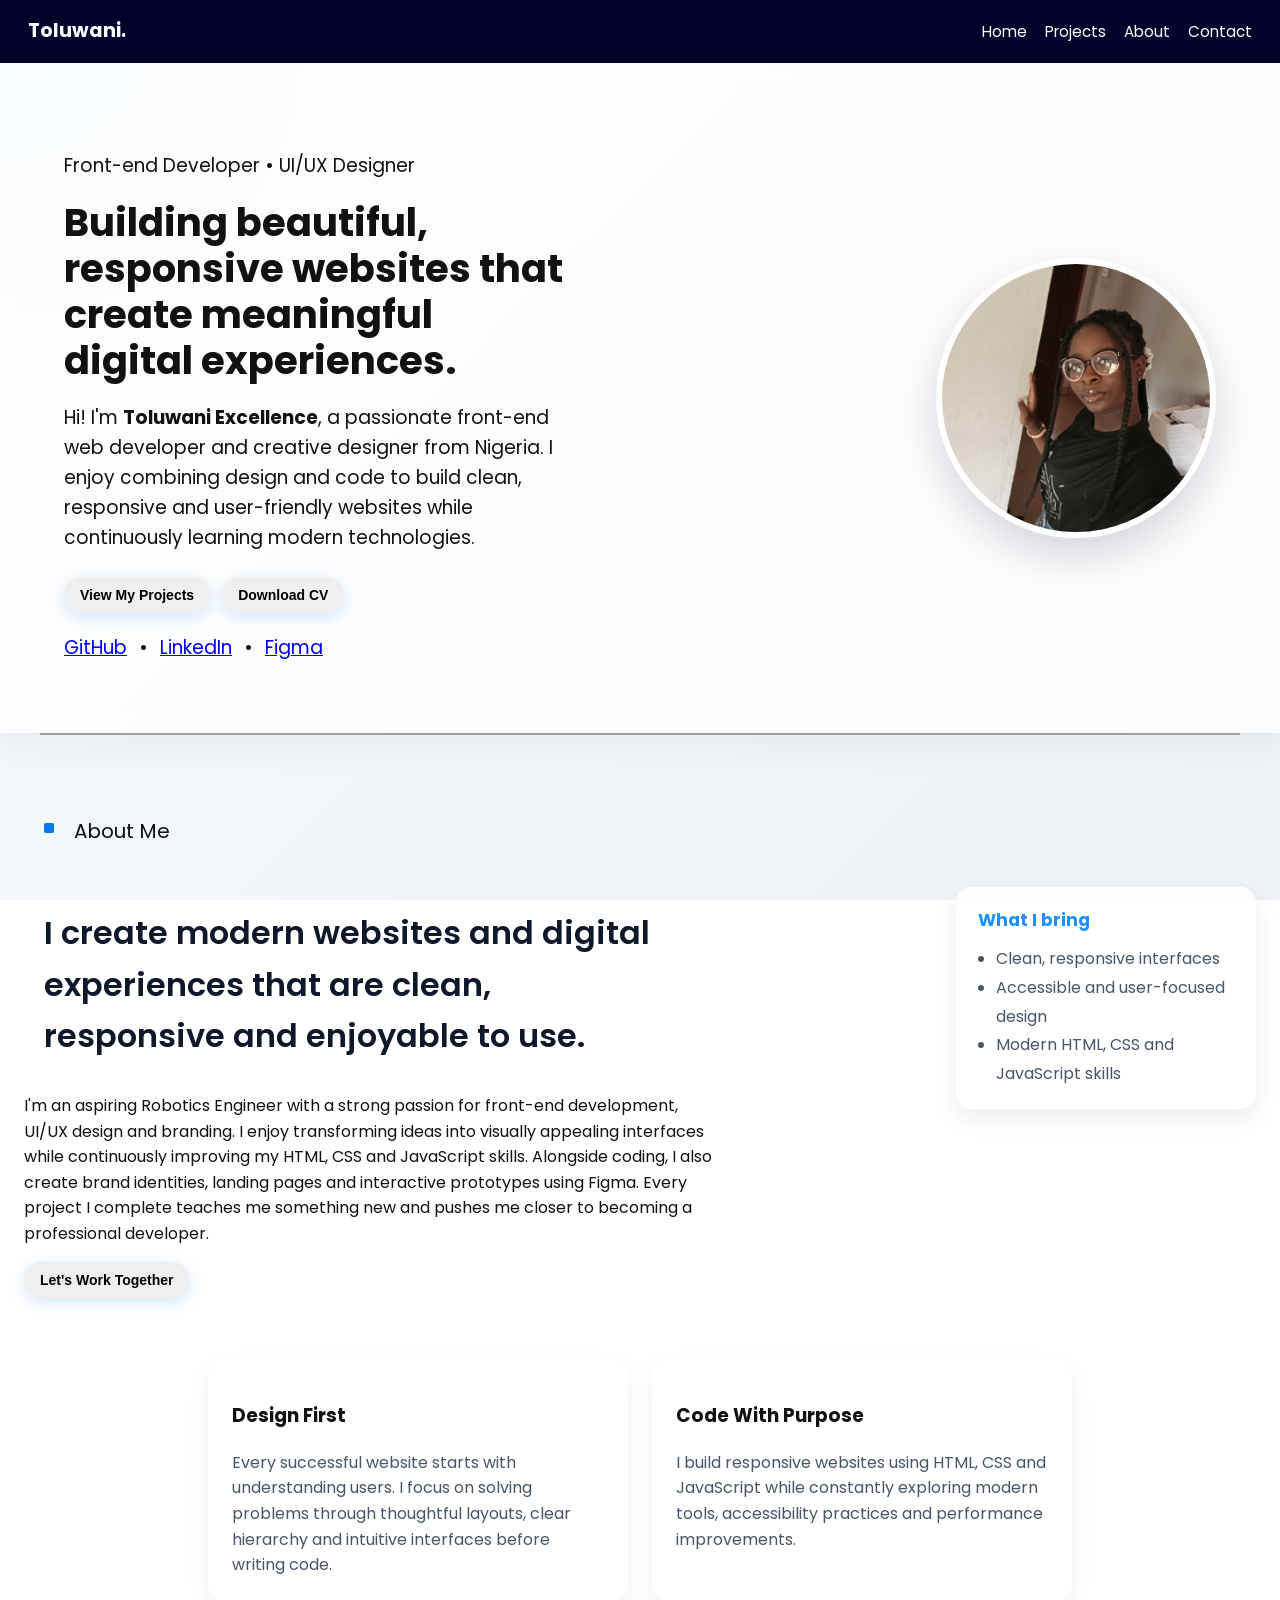
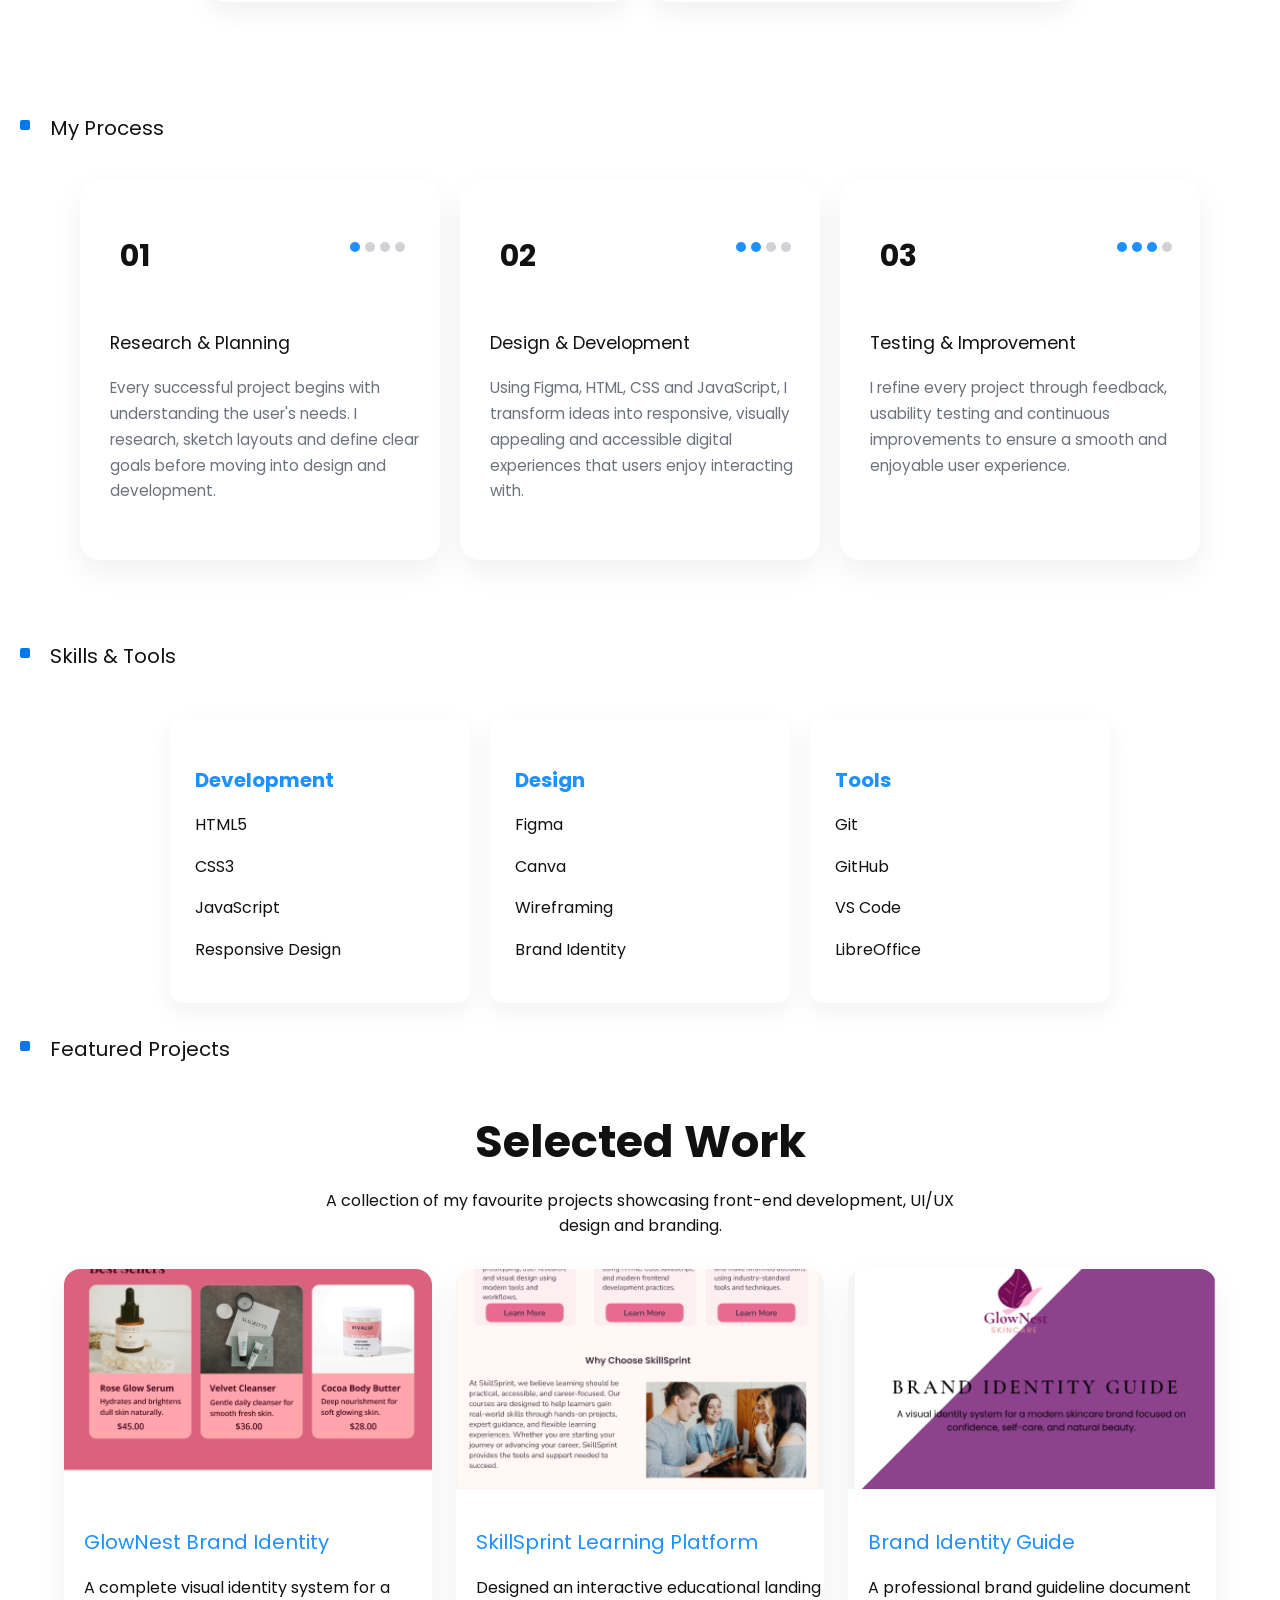
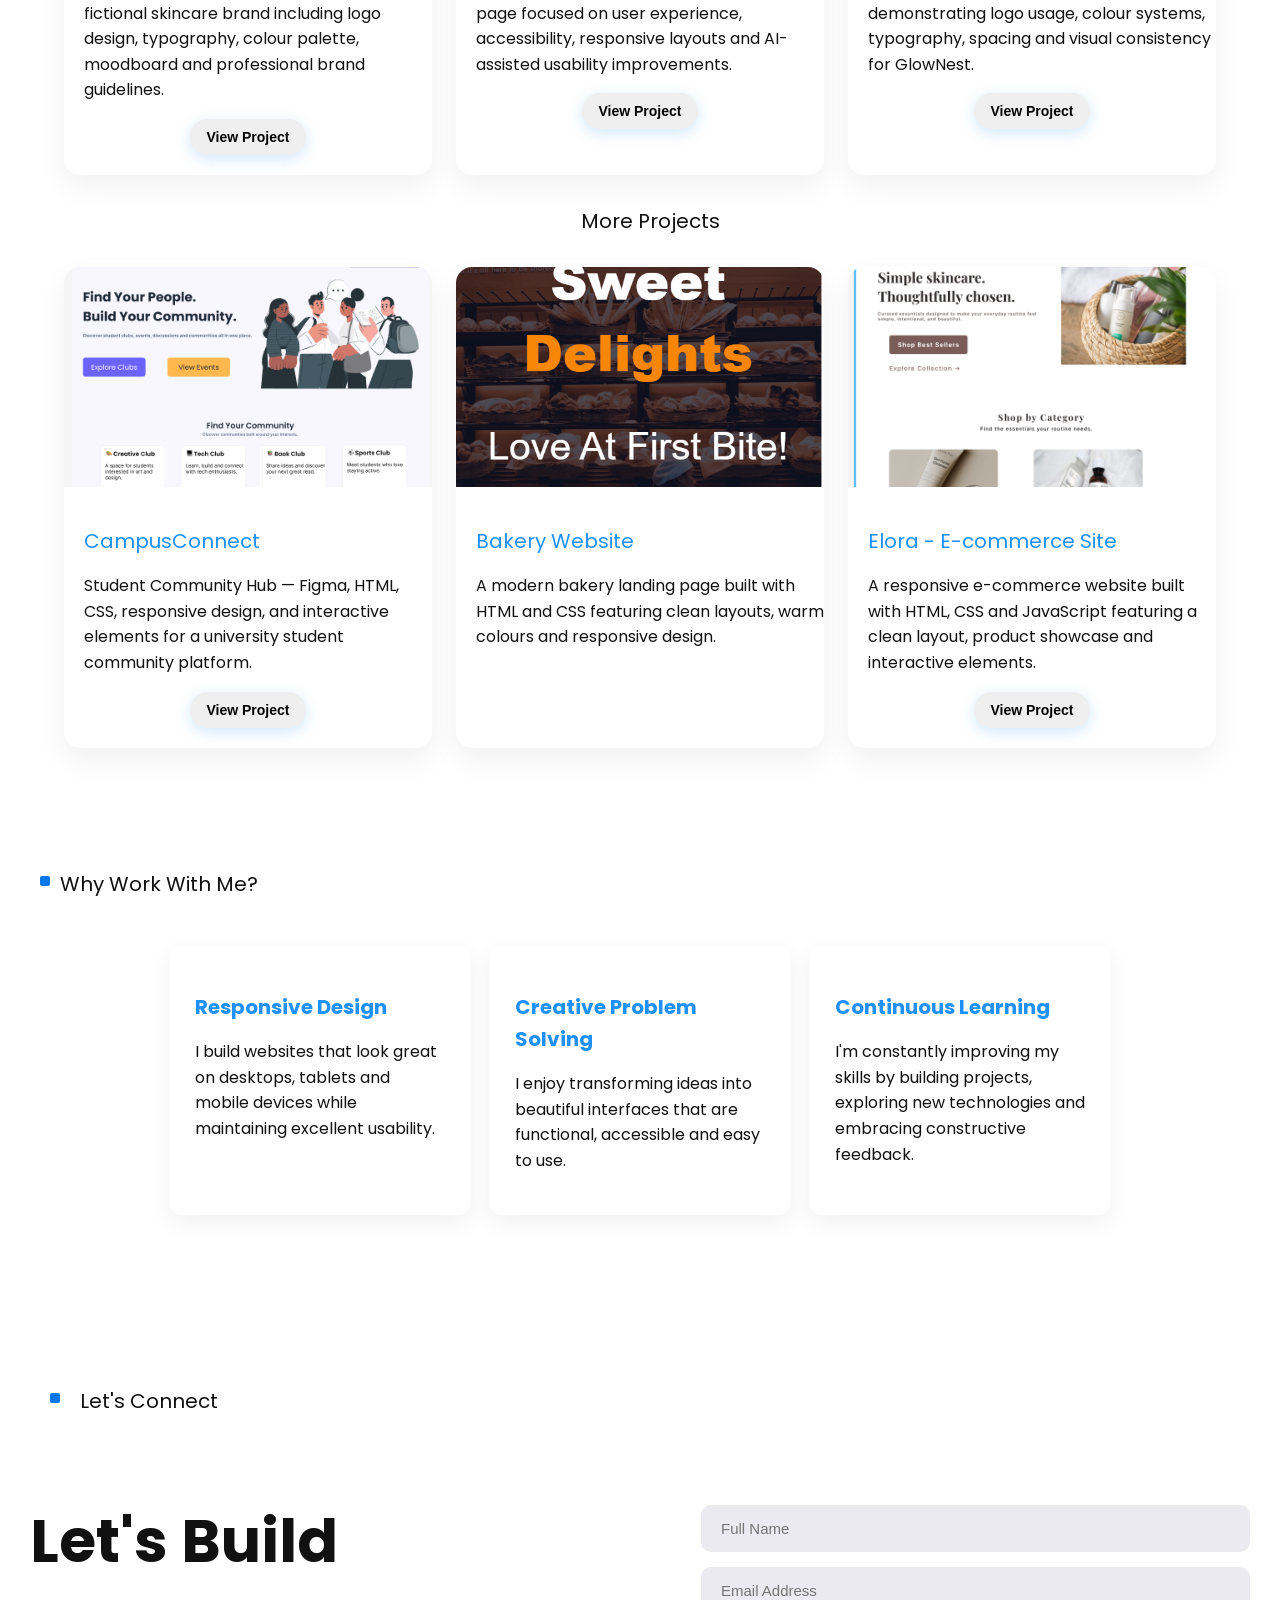
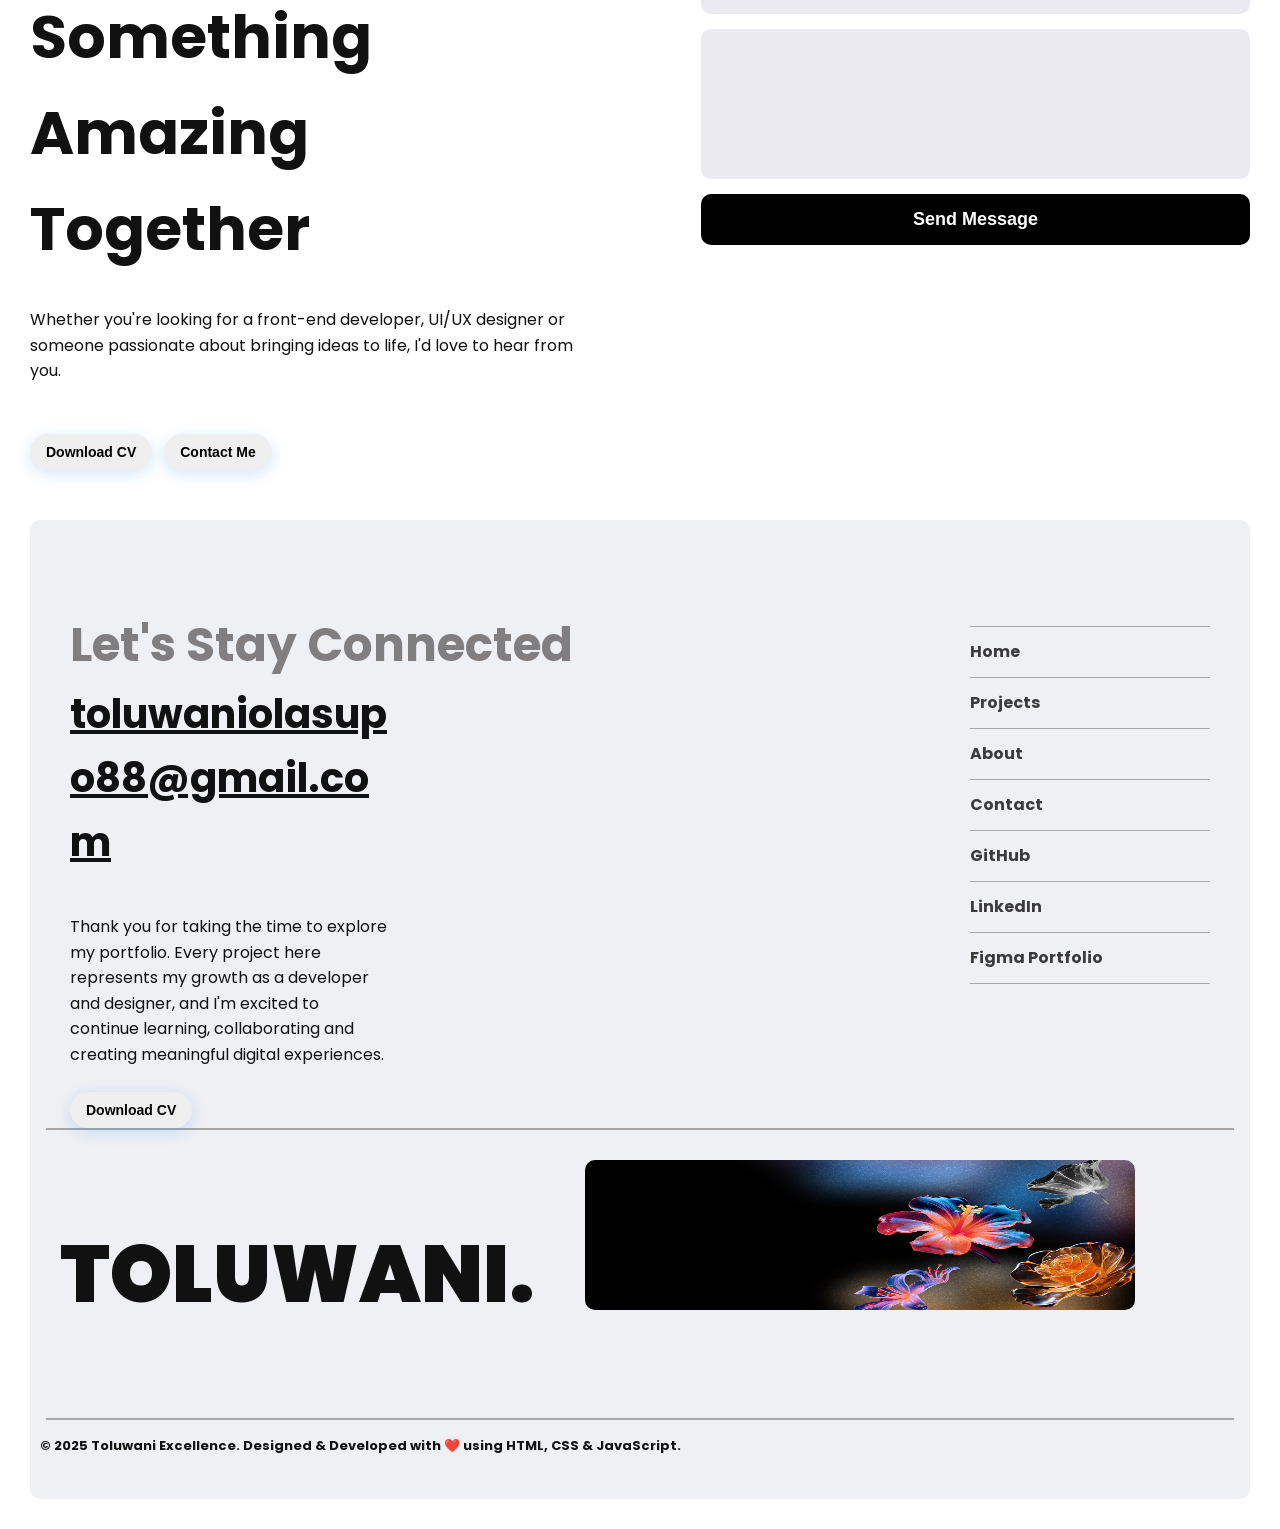
==== commit a86e0e80: "Added images to projects" ====
--- a/WebDev-L1-Portfolio/HTML Files/index.html
+++ b/WebDev-L1-Portfolio/HTML Files/index.html
@@ -400,7 +400,7 @@
 
 <div class="portfolio-card1">
 
-<img src="images/glownest.png" alt="GlowNest Brand Identity">
+<img src="../images/glownest.png" alt="GlowNest Brand Identity">
 
 <h2>GlowNest Brand Identity</h2>
 
@@ -426,7 +426,7 @@
 
 <div class="portfolio-card2">
 
-<img src="images/skillsprint.png" alt="SkillSprint Landing Page">
+<img src="../images/skillsprint.png" alt="SkillSprint Landing Page">
 
 <h2>SkillSprint Learning Platform</h2>
 
@@ -452,7 +452,7 @@
 
 <div class="portfolio-card3">
 
-<img src="images/brand-1.png" alt="Brand Identity Guide">
+<img src="../images/brand-1.png" alt="Brand Identity Guide">
 
 <h2>Brand Identity Guide</h2>
 
@@ -490,7 +490,7 @@
 
 <div class="portfolio-card1">
 
-<img src="images/campusconnect.png" alt="CampusConnect Website">
+<img src="../images/campusconnect.png" alt="CampusConnect Website">
 
 <h2>CampusConnect</h2>
 
@@ -508,7 +508,7 @@
 
 <div class="portfolio-card2">
 
-<img src="images/bakery.png" alt="Bakery Website">
+<img src="../images/bakery.png" alt="Bakery Website">
 
 <h2>Bakery Website</h2>
 
@@ -523,7 +523,7 @@
 
 <div class="portfolio-card3">
 
-<img src="images/elora.png" alt="Elora E-commerce Site">
+<img src="../images/elora.png" alt="Elora E-commerce Site">
 
 <h2>Elora - E-commerce Site</h2>
 
